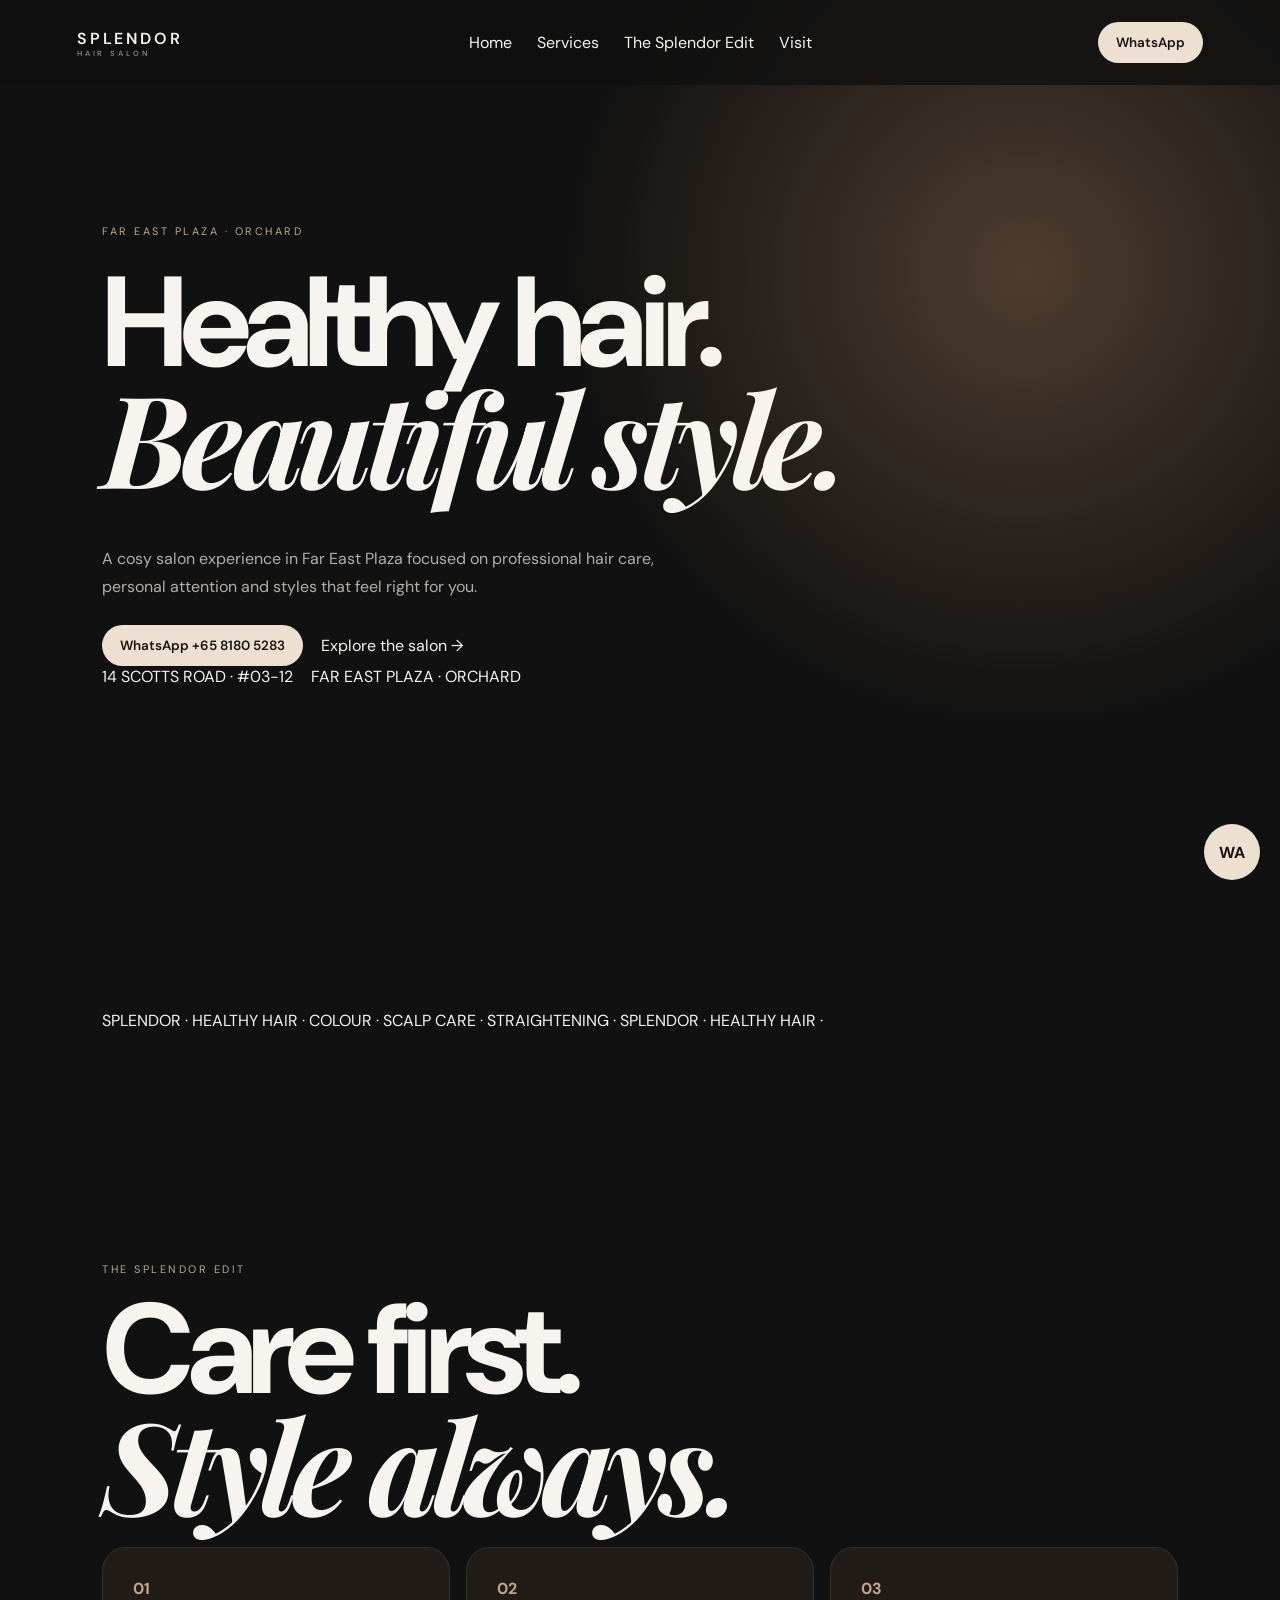
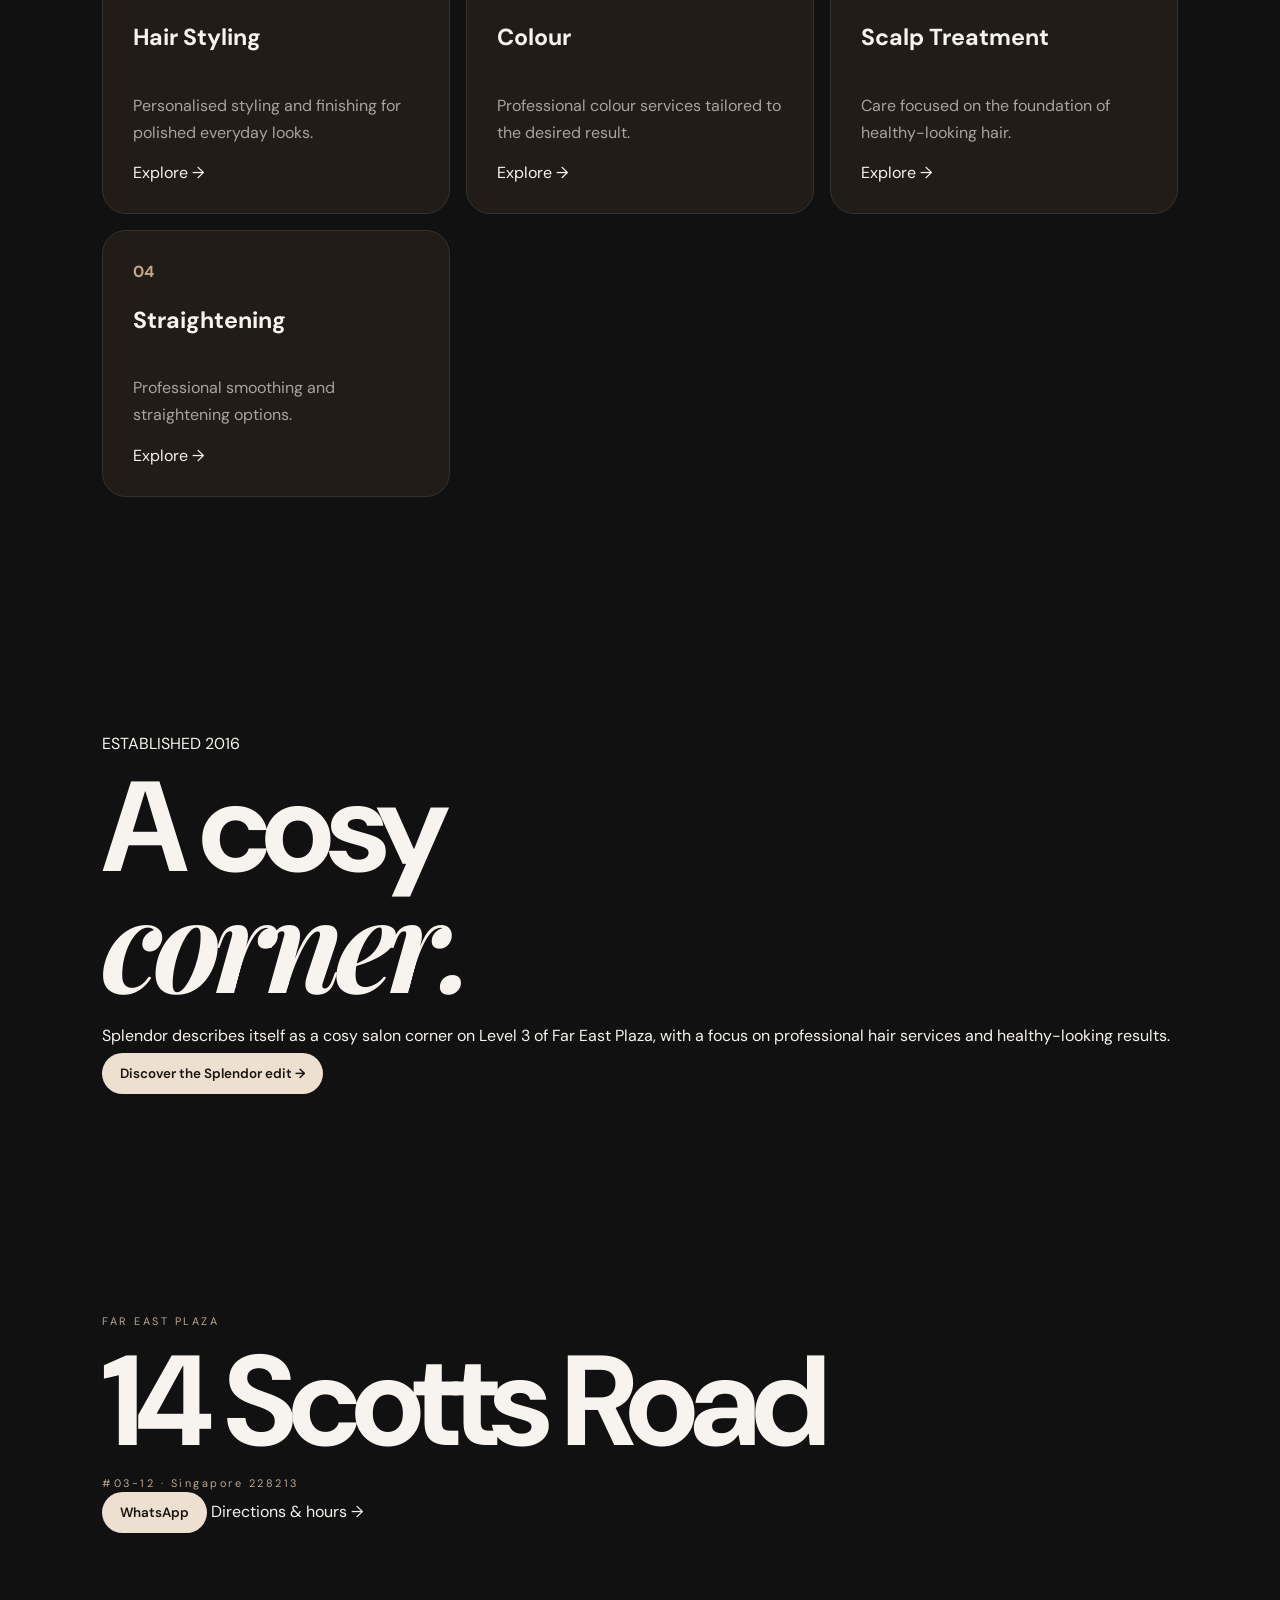
==== index.html @ b59b0efc "Upgrade Salon 8 homepage to multi-page premium experience" ====
<!doctype html><html lang="en"><head><meta charset="utf-8"><meta name="viewport" content="width=device-width,initial-scale=1"><title>Splendor Hair Salon — Singapore</title><link rel="stylesheet" href="style.css"><link rel="stylesheet" href="site.css"></head><body><div id="loader">SPLENDOR</div><header><a class="logo" href="index.html">SPLENDOR<span>HAIR SALON</span></a><nav><a href="index.html">Home</a><a href="services.html">Services</a><a href="experience.html">The Splendor Edit</a><a href="contact.html">Visit</a></nav><a class="cta" href="https://wa.me/6581805283">WhatsApp</a></header><main><section class="hero"><div class="orb"></div><p>FAR EAST PLAZA · ORCHARD</p><h1>Healthy hair.<br><i>Beautiful style.</i></h1><h4>A cosy salon experience in Far East Plaza focused on professional hair care, personal attention and styles that feel right for you.</h4><div><a class="cta magnetic" href="https://wa.me/6581805283?text=Hi%20Splendor%20Hair%20Salon%2C%20I%27d%20like%20to%20book.">WhatsApp +65 8180 5283</a> <a href="services.html">Explore the salon →</a></div><div class="hero-meta"><span>14 SCOTTS ROAD · #03-12</span><span>FAR EAST PLAZA · ORCHARD</span></div></section><section class="marquee"><div>SPLENDOR · HEALTHY HAIR · COLOUR · SCALP CARE · STRAIGHTENING · SPLENDOR · HEALTHY HAIR ·</div></section><section class="section reveal"><p>THE SPLENDOR EDIT</p><h2>Care first.<br><i>Style always.</i></h2><div class="grid"><article class="tilt"><b>01</b><h3>Hair Styling</h3><p>Personalised styling and finishing for polished everyday looks.</p><a href="services.html#style">Explore →</a></article><article class="tilt"><b>02</b><h3>Colour</h3><p>Professional colour services tailored to the desired result.</p><a href="services.html#colour">Explore →</a></article><article class="tilt"><b>03</b><h3>Scalp Treatment</h3><p>Care focused on the foundation of healthy-looking hair.</p><a href="services.html#scalp">Explore →</a></article><article class="tilt"><b>04</b><h3>Straightening</h3><p>Professional smoothing and straightening options.</p><a href="services.html#straightening">Explore →</a></article></div></section><section class="feature reveal"><div><p>ESTABLISHED 2016</p><h2>A cosy<br><i>corner.</i></h2></div><div><p>Splendor describes itself as a cosy salon corner on Level 3 of Far East Plaza, with a focus on professional hair services and healthy-looking results.</p><a class="cta" href="experience.html">Discover the Splendor edit →</a></div></section><section class="visit reveal"><p>FAR EAST PLAZA</p><h2>14 Scotts Road</h2><p>#03-12 · Singapore 228213</p><div><a class="cta" href="https://wa.me/6581805283">WhatsApp</a> <a href="contact.html">Directions & hours →</a></div></section></main><a class="float" href="https://wa.me/6581805283">WA</a><script src="script.js"></script><script src="site.js"></script></body></html>
---- style.css ----
@import url('https://fonts.googleapis.com/css2?family=DM+Sans:wght@400;600&family=Playfair+Display:ital,wght@0,500;1,500&display=swap');*{box-sizing:border-box}html{scroll-behavior:smooth}body{margin:0;background:#111;color:#f7f3ee;font-family:DM Sans,sans-serif}header{position:fixed;z-index:5;width:100%;top:0;padding:22px 6vw;display:flex;justify-content:space-between;align-items:center;background:#111c;backdrop-filter:blur(16px)}a{color:inherit;text-decoration:none}.logo{font-weight:600;letter-spacing:.18em}.logo span{display:block;font-size:.47rem;opacity:.5}nav{display:none;gap:25px}.cta{background:#eee0d0;color:#17130f;padding:12px 18px;border-radius:999px;font-weight:600;font-size:.84rem}.hero{min-height:100svh;padding:150px 8vw;display:flex;flex-direction:column;justify-content:center;background:radial-gradient(circle at 80% 30%,#4d3c2f,transparent 38%)}.hero>p,section>p{font-size:.68rem;letter-spacing:.23em;color:#bda88f}.hero h1,h2{font-size:clamp(3.3rem,11vw,8rem);line-height:.88;letter-spacing:-.06em;margin:18px 0}.hero i,h2 i{font-family:'Playfair Display',serif}.hero h4{max-width:570px;color:#b5aea7;line-height:1.7;font-weight:400;margin:25px 0}.hero div{display:flex;gap:18px;flex-wrap:wrap;align-items:center}section:not(.hero){padding:110px 8vw}#services{background:#181614}.grid{display:grid;gap:16px}.grid article{min-height:250px;padding:30px;border:1px solid #36302a;border-radius:24px;background:#211c18;display:flex;flex-direction:column;justify-content:space-between;transition:.45s}.grid article:hover{transform:translateY(-8px)}.grid b{color:#c2a68a}.grid h3{font-size:1.45rem}.grid p,#visit p{color:#aaa39c;line-height:1.7}#visit{text-align:center;background:radial-gradient(circle at 50% 0,#403025,#111 62%)}#visit h2{font-size:clamp(2.7rem,9vw,6rem)}#visit a{display:inline-block;margin:8px}.float{position:fixed;z-index:6;right:20px;bottom:20px;width:56px;height:56px;border-radius:50%;display:grid;place-items:center;background:#eee0d0;color:#17130f;font-weight:700}#loader{position:fixed;z-index:20;inset:0;display:grid;place-items:center;background:#111;letter-spacing:.35em;transition:.8s}@media(min-width:800px){nav{display:flex}.grid{grid-template-columns:repeat(3,1fr)}}
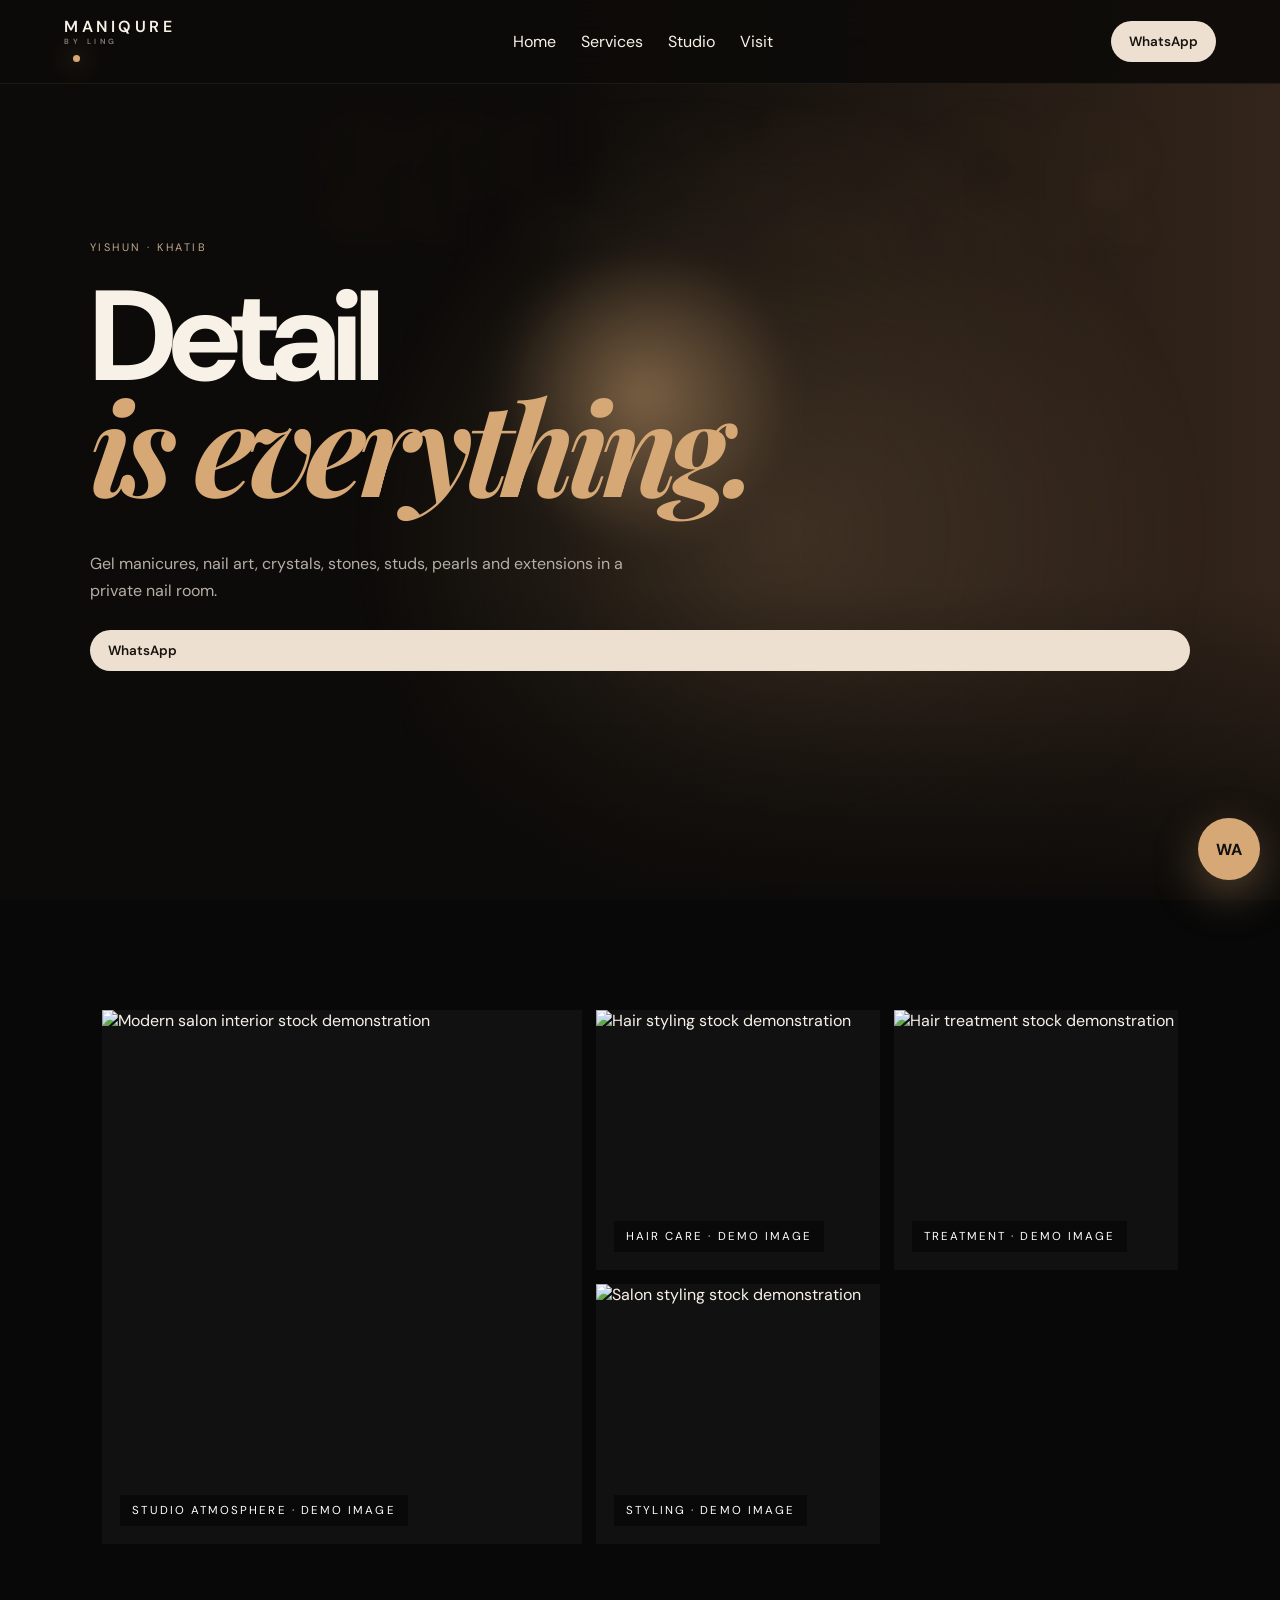
==== commit d2e74128: "Replace Salon 8 demo with Maniqure By Ling pitch build" ====
--- a/index.html
+++ b/index.html
@@ -1 +1 @@
-<!doctype html><html lang="en"><head><meta charset="utf-8"><meta name="viewport" content="width=device-width,initial-scale=1"><title>Splendor Hair Salon — Singapore</title><link rel="stylesheet" href="style.css"><link rel="stylesheet" href="site.css"></head><body><div id="loader">SPLENDOR</div><header><a class="logo" href="index.html">SPLENDOR<span>HAIR SALON</span></a><nav><a href="index.html">Home</a><a href="services.html">Services</a><a href="experience.html">The Splendor Edit</a><a href="contact.html">Visit</a></nav><a class="cta" href="https://wa.me/6581805283">WhatsApp</a></header><main><section class="hero"><div class="orb"></div><p>FAR EAST PLAZA · ORCHARD</p><h1>Healthy hair.<br><i>Beautiful style.</i></h1><h4>A cosy salon experience in Far East Plaza focused on professional hair care, personal attention and styles that feel right for you.</h4><div><a class="cta magnetic" href="https://wa.me/6581805283?text=Hi%20Splendor%20Hair%20Salon%2C%20I%27d%20like%20to%20book.">WhatsApp +65 8180 5283</a> <a href="services.html">Explore the salon →</a></div><div class="hero-meta"><span>14 SCOTTS ROAD · #03-12</span><span>FAR EAST PLAZA · ORCHARD</span></div></section><section class="marquee"><div>SPLENDOR · HEALTHY HAIR · COLOUR · SCALP CARE · STRAIGHTENING · SPLENDOR · HEALTHY HAIR ·</div></section><section class="section reveal"><p>THE SPLENDOR EDIT</p><h2>Care first.<br><i>Style always.</i></h2><div class="grid"><article class="tilt"><b>01</b><h3>Hair Styling</h3><p>Personalised styling and finishing for polished everyday looks.</p><a href="services.html#style">Explore →</a></article><article class="tilt"><b>02</b><h3>Colour</h3><p>Professional colour services tailored to the desired result.</p><a href="services.html#colour">Explore →</a></article><article class="tilt"><b>03</b><h3>Scalp Treatment</h3><p>Care focused on the foundation of healthy-looking hair.</p><a href="services.html#scalp">Explore →</a></article><article class="tilt"><b>04</b><h3>Straightening</h3><p>Professional smoothing and straightening options.</p><a href="services.html#straightening">Explore →</a></article></div></section><section class="feature reveal"><div><p>ESTABLISHED 2016</p><h2>A cosy<br><i>corner.</i></h2></div><div><p>Splendor describes itself as a cosy salon corner on Level 3 of Far East Plaza, with a focus on professional hair services and healthy-looking results.</p><a class="cta" href="experience.html">Discover the Splendor edit →</a></div></section><section class="visit reveal"><p>FAR EAST PLAZA</p><h2>14 Scotts Road</h2><p>#03-12 · Singapore 228213</p><div><a class="cta" href="https://wa.me/6581805283">WhatsApp</a> <a href="contact.html">Directions & hours →</a></div></section></main><a class="float" href="https://wa.me/6581805283">WA</a><script src="script.js"></script><script src="site.js"></script></body></html>+<!doctype html><html><head><meta charset="utf-8"><meta name="viewport" content="width=device-width,initial-scale=1"><title>Maniqure By Ling — Singapore</title><link rel="stylesheet" href="style.css"><link rel="stylesheet" href="site.css"></head><body><div id="loader">MANIQURE BY LING</div><header><a class="logo" href="index.html">MANIQURE<span>BY LING</span></a><nav><a href="index.html">Home</a><a href="services.html">Services</a><a href="experience.html">Studio</a><a href="contact.html">Visit</a></nav><a class="cta" href="https://wa.me/6597654758">WhatsApp</a></header><main><section class="hero"><p>YISHUN · KHATIB</p><h1>Detail<br><i>is everything.</i></h1><h4>Gel manicures, nail art, crystals, stones, studs, pearls and extensions in a private nail room.</h4><a class="cta" href="https://wa.me/6597654758?text=Hi%20Maniqure%20by%20Ling%2C%20I%20would%20like%20to%20enquire%20about%20an%20appointment.">WhatsApp</a></section></main><a class="float" href="https://wa.me/6597654758">WA</a><script src="script.js"></script><script src="site.js"></script><script src="pitch-v5-loader.js"></script></body></html>
--- a/site.css
+++ b/site.css
@@ -0,0 +1 @@
+:root{--a:#d6a875;--s:#f2dfc8;--bg:#0d0b09;--p:#1b1510;--ink:#f8f1e8;--line:color-mix(in srgb,var(--a) 25%,transparent)}html{scroll-behavior:smooth}body{background:radial-gradient(circle at 80% 0,color-mix(in srgb,var(--a) 20%,transparent),transparent 35%),var(--bg)!important;color:var(--ink)!important}body:before{content:"";position:fixed;inset:0;pointer-events:none;z-index:1;opacity:.06;background-image:linear-gradient(#fff2 1px,transparent 1px),linear-gradient(90deg,#fff2 1px,transparent 1px);background-size:80px 80px}header{z-index:60!important;border-bottom:1px solid #fff1;padding:16px 5vw!important;transition:.35s}header.scrolled{background:#000c!important;backdrop-filter:blur(22px);box-shadow:0 10px 40px #0006}.logo{letter-spacing:.22em}.logo:after{content:"";display:inline-block;width:7px;height:7px;margin-left:9px;border-radius:50%;background:var(--a);box-shadow:0 0 18px var(--a)}nav a{position:relative}nav a:after{content:"";position:absolute;left:0;right:0;bottom:-7px;height:1px;background:var(--a);transform:scaleX(0);transition:.3s}nav a:hover:after{transform:scaleX(1)}.navcta,.btn{background:var(--s)!important;color:#111!important;box-shadow:0 10px 35px color-mix(in srgb,var(--a) 20%,transparent)!important;transition:.3s}.navcta:hover,.btn:hover{transform:translateY(-3px);box-shadow:0 18px 55px color-mix(in srgb,var(--a) 35%,transparent)!important}.hero{min-height:100svh;padding-top:180px!important;isolation:isolate;overflow:hidden}.hero:before{content:"";position:absolute;width:72vw;height:72vw;right:-30%;top:8%;border-radius:50%;background:radial-gradient(circle at 35% 35%,color-mix(in srgb,var(--a) 48%,transparent),transparent 18%),radial-gradient(circle,color-mix(in srgb,var(--a) 20%,transparent),transparent 65%);filter:blur(12px);animation:hfloat 11s ease-in-out infinite;z-index:-1}.hero:after{content:"";position:absolute;inset:auto 0 0;height:35%;background:linear-gradient(transparent,var(--bg));z-index:-1}.hero h1{font-size:clamp(4rem,12vw,11rem)!important;max-width:1100px}.hero h1 i,.page-hero h1 i{color:var(--a)}.eyebrow{color:var(--a)!important;font-weight:700}.lead{font-size:clamp(1rem,1.5vw,1.25rem)!important;max-width:650px!important}.hero-meta{border-top:1px solid var(--line);padding-top:20px}.marquee{background:var(--p)!important;border-color:var(--line)!important}.marquee div{color:var(--a)!important;font-weight:700}.section{position:relative;background:linear-gradient(var(--bg),var(--p))!important;overflow:hidden}.section:before{content:"01";position:absolute;right:5vw;top:40px;font-size:16vw;font-weight:900;color:transparent;-webkit-text-stroke:1px color-mix(in srgb,var(--a) 18%,transparent)}.cards{grid-template-columns:repeat(3,minmax(0,1fr))!important;gap:20px!important}.cards article{position:relative;min-height:430px!important;overflow:hidden;border:1px solid var(--line)!important;border-radius:30px!important;background:var(--p)!important;box-shadow:0 20px 70px #0005;transition:.55s}.cards article:before{content:"";position:absolute;inset:0;background-size:cover;background-position:center;opacity:.32;transition:.8s}.cards article:nth-child(1):before{background-image:url('https://images.unsplash.com/photo-1522337360788-8b13dee7a37e?auto=format&fit=crop&w=1200&q=85')}.cards article:nth-child(2):before{background-image:url('https://images.unsplash.com/photo-1560066984-138dadb4c035?auto=format&fit=crop&w=1200&q=85')}.cards article:nth-child(3):before{background-image:url('https://images.unsplash.com/photo-1521590832167-7bcbfaa6381f?auto=format&fit=crop&w=1200&q=85')}.cards article:after{content:"";position:absolute;inset:0;background:linear-gradient(180deg,transparent 10%,var(--p) 78%)}.cards article>*{position:relative;z-index:2}.cards article:hover{transform:translateY(-12px);border-color:color-mix(in srgb,var(--a) 65%,transparent)!important;box-shadow:0 35px 95px #0008}.cards article:hover:before{transform:scale(1.08);opacity:.5}.cards h3{font-size:clamp(1.5rem,2vw,2rem)!important}.cards a{color:var(--a)!important;font-weight:700}.feature{position:relative;overflow:hidden;background:radial-gradient(circle at 85% 30%,color-mix(in srgb,var(--a) 25%,transparent),transparent 38%),var(--p)!important;border-block:1px solid var(--line);min-height:520px}.feature:before{content:"";position:absolute;right:-10vw;top:-15vw;width:48vw;height:48vw;border:1px solid color-mix(in srgb,var(--a) 35%,transparent);border-radius:50%;animation:spin 30s linear infinite}.visit{position:relative;overflow:hidden;background:linear-gradient(135deg,var(--p),var(--bg))!important;border-top:1px solid var(--line)}.visit:before{content:"";position:absolute;width:320px;height:320px;right:-100px;bottom:-120px;border-radius:50%;background:var(--a);filter:blur(120px);opacity:.16}.page{padding-top:170px!important}.page-hero{position:relative;max-width:1050px}.page-hero:after{content:"";position:absolute;right:-5vw;top:0;width:180px;height:180px;border:1px solid var(--line);border-radius:50%}.page-hero h1{font-size:clamp(4rem,12vw,10rem)!important}.service-list{max-width:1200px!important}.service-row{position:relative;padding:42px 0!important;border-color:var(--line)!important;transition:.4s}.service-row:before{content:"";position:absolute;inset:0 -5vw;background:linear-gradient(90deg,color-mix(in srgb,var(--a) 9%,transparent),transparent 65%);opacity:0;transition:.35s;pointer-events:none}.service-row:hover{padding-left:20px!important}.service-row:hover:before{opacity:1}.service-row h2{font-size:clamp(2rem,4vw,4rem)!important}.service-row strong{color:var(--a);font-size:.7rem;letter-spacing:.16em;text-transform:uppercase}.contact-grid{gap:18px!important}.contact-card{position:relative;min-height:240px;padding:34px!important;border-color:var(--line)!important;background:linear-gradient(145deg,var(--p),#0006)!important;border-radius:28px!important;overflow:hidden;transition:.4s}.contact-card:hover{transform:translateY(-7px);border-color:color-mix(in srgb,var(--a) 60%,transparent)!important}.big-link{color:var(--ink);text-decoration:none}.big-link:hover{color:var(--a)}.page-nav a{border-color:var(--line)!important;transition:.3s}.page-nav a:hover{background:var(--s)!important;color:#111!important;transform:translateY(-3px)}.map-block iframe{filter:saturate(.75) contrast(1.05);border-color:var(--line)!important;box-shadow:0 25px 80px #0006}.float{width:62px!important;height:62px!important;background:var(--a)!important;color:#111!important;box-shadow:0 15px 45px color-mix(in srgb,var(--a) 35%,transparent)!important}.float:hover{transform:scale(1.08)}#loader{background:var(--bg)!important;z-index:200!important}#loader:before{content:"";position:absolute;width:45vw;height:45vw;border:1px solid color-mix(in srgb,var(--a) 45%,transparent);border-radius:50%;animation:pulse 2.2s ease-in-out infinite}#loader .loader-mark{position:relative;display:grid;place-items:center;text-align:center;gap:12px}#loader strong{font-size:clamp(2.4rem,8vw,7rem)!important;color:var(--ink)}#loader span{color:var(--a)!important}#loader.is-hidden{opacity:0;pointer-events:none}body.is-loading{overflow:hidden!important}.reveal{opacity:0;transform:translateY(50px) scale(.98)!important;transition:.9s cubic-bezier(.2,.75,.2,1)!important}.reveal.visible{opacity:1;transform:none!important}#scroll-progress{position:fixed;z-index:150;top:0;left:0;height:2px;width:0;background:var(--a);box-shadow:0 0 16px var(--a)}@keyframes hfloat{50%{transform:translate3d(-30px,25px,0) scale(1.08)}}@keyframes spin{to{transform:rotate(360deg)}}@keyframes pulse{50%{transform:scale(1.08);opacity:.35}}@media(min-width:800px){.hero{padding-left:10vw!important;padding-right:8vw!important}.section,.feature,.visit{padding-left:10vw!important;padding-right:10vw!important}.service-row{grid-template-columns:70px 1fr 150px!important}.contact-grid{grid-template-columns:repeat(2,minmax(0,1fr))!important}}@media(max-width:799px){header{padding-left:18px!important;padding-right:18px!important}header nav{display:flex!important;position:fixed;left:10px;right:10px;bottom:10px;z-index:90;padding:9px 8px;background:#080808e8;backdrop-filter:blur(22px);border:1px solid var(--line);border-radius:18px;justify-content:space-around;gap:4px;box-shadow:0 15px 50px #0008}header nav a{font-size:.65rem;padding:8px 7px}header .navcta,header .cta{padding:10px 12px;font-size:.7rem}.hero{padding-left:6vw!important;padding-right:6vw!important}.hero h1{font-size:clamp(3.3rem,17vw,6rem)!important}.cards{grid-template-columns:1fr!important}.cards article{min-height:390px!important}.section,.feature,.visit{padding:90px 6vw!important}.page{padding:130px 6vw 110px!important}.page-hero h1{font-size:clamp(3.4rem,17vw,6.5rem)!important}.service-row{grid-template-columns:34px 1fr!important}.service-row strong{grid-column:2;margin-top:10px}.contact-grid{grid-template-columns:1fr!important}.map-block iframe{height:72vw!important;min-height:300px}.float{bottom:78px!important;right:16px!important}.hero:before{width:110vw;height:110vw;right:-50%;top:20%}}
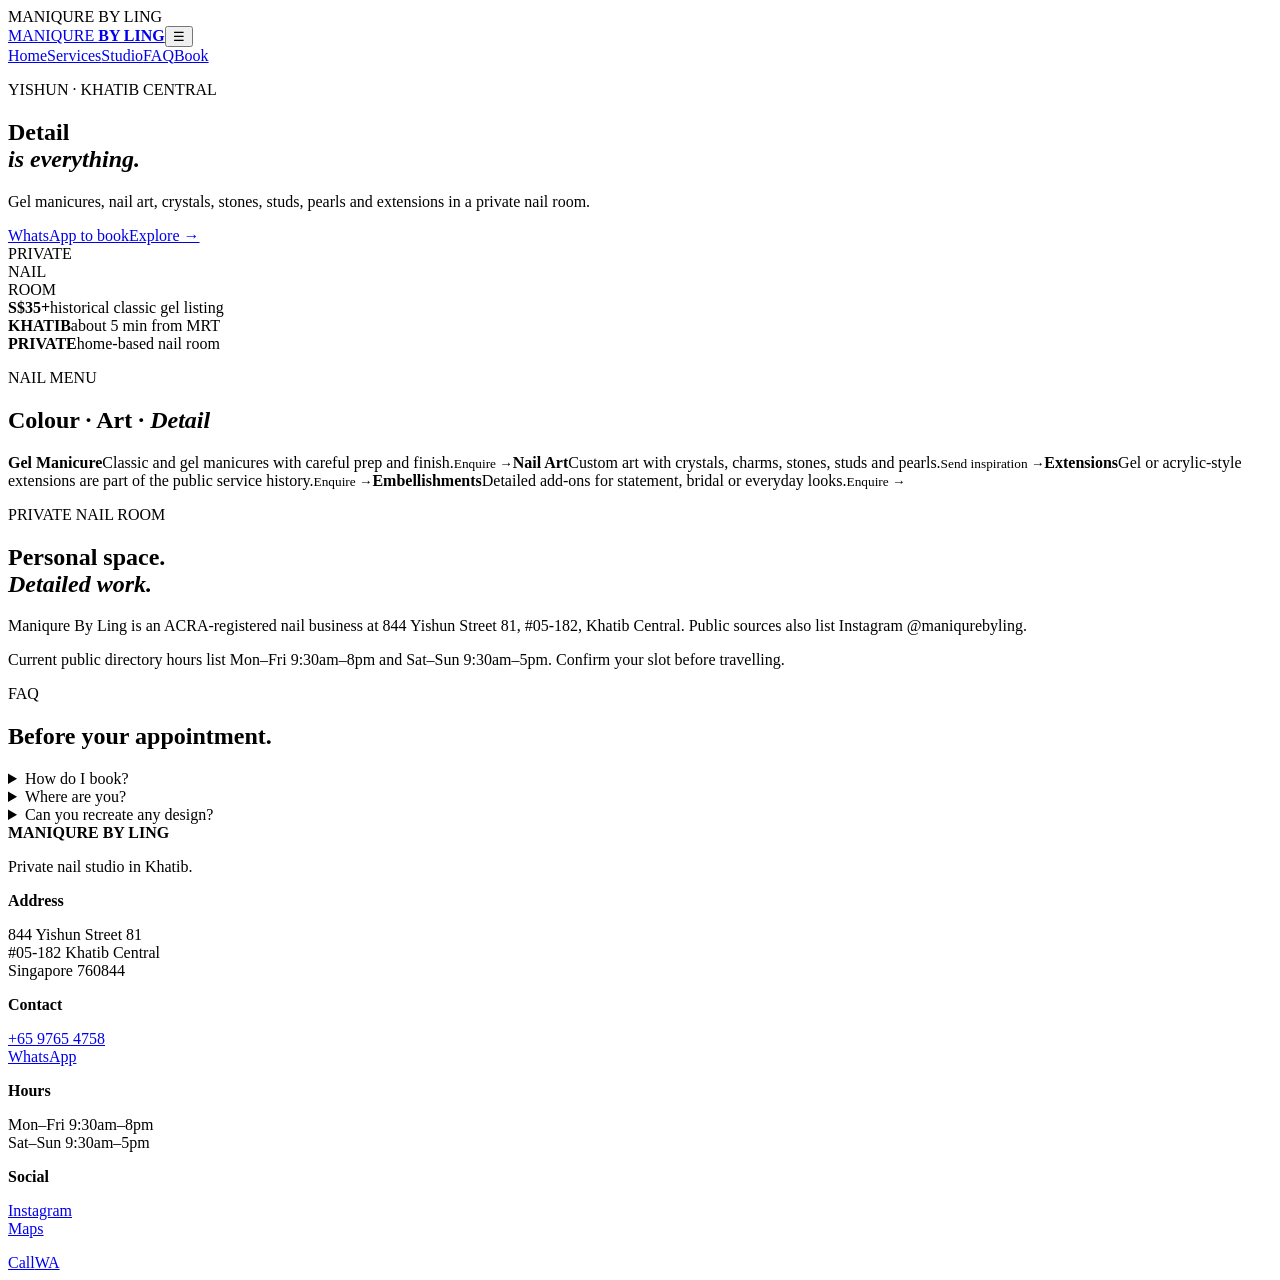
==== commit b82304d9: "Rebuild Maniqure By Ling website" ====
--- a/index.html
+++ b/index.html
@@ -1 +1 @@
-<!doctype html><html><head><meta charset="utf-8"><meta name="viewport" content="width=device-width,initial-scale=1"><title>Maniqure By Ling — Singapore</title><link rel="stylesheet" href="style.css"><link rel="stylesheet" href="site.css"></head><body><div id="loader">MANIQURE BY LING</div><header><a class="logo" href="index.html">MANIQURE<span>BY LING</span></a><nav><a href="index.html">Home</a><a href="services.html">Services</a><a href="experience.html">Studio</a><a href="contact.html">Visit</a></nav><a class="cta" href="https://wa.me/6597654758">WhatsApp</a></header><main><section class="hero"><p>YISHUN · KHATIB</p><h1>Detail<br><i>is everything.</i></h1><h4>Gel manicures, nail art, crystals, stones, studs, pearls and extensions in a private nail room.</h4><a class="cta" href="https://wa.me/6597654758?text=Hi%20Maniqure%20by%20Ling%2C%20I%20would%20like%20to%20enquire%20about%20an%20appointment.">WhatsApp</a></section></main><a class="float" href="https://wa.me/6597654758">WA</a><script src="script.js"></script><script src="site.js"></script><script src="pitch-v5-loader.js"></script></body></html>+<!doctype html><html lang="en"><head><meta charset="utf-8"><meta name="viewport" content="width=device-width,initial-scale=1"><meta name="description" content="Maniqure By Ling — private nail studio in Khatib, Yishun, Singapore."><title>Maniqure By Ling | Khatib</title><link rel="stylesheet" href="https://raw.githubusercontent.com/my-business-page/Salon-1/main/premium.css"></head><body><div class="loader"><span>MANIQURE BY LING</span></div><header class="site-header"><a class="brand" href="#home">MANIQURE <b>BY LING</b></a><button class="menu">☰</button><nav><a href="#home">Home</a><a href="#services">Services</a><a href="#studio">Studio</a><a href="#faq">FAQ</a><a class="nav-cta" href="https://wa.me/6597654758">Book</a></nav></header><main id="home"><section class="hero"><div><p class="eyebrow">YISHUN · KHATIB CENTRAL</p><h1>Detail<br><em>is everything.</em></h1><p class="lead">Gel manicures, nail art, crystals, stones, studs, pearls and extensions in a private nail room.</p><div class="actions"><a class="btn" href="https://wa.me/6597654758?text=Hi%20Maniqure%20By%20Ling%2C%20I%20would%20like%20to%20book.">WhatsApp to book</a><a class="text-link" href="#services">Explore →</a></div></div><div class="orb"><span>PRIVATE<br>NAIL<br>ROOM</span></div></section><section class="trust"><div><b>S$35+</b><span>historical classic gel listing</span></div><div><b>KHATIB</b><span>about 5 min from MRT</span></div><div><b>PRIVATE</b><span>home-based nail room</span></div></section><section class="section" id="services"><p class="eyebrow">NAIL MENU</p><h2>Colour · Art · <em>Detail</em></h2><div class="cards"><a><b>Gel Manicure</b><span>Classic and gel manicures with careful prep and finish.</span><small>Enquire →</small></a><a><b>Nail Art</b><span>Custom art with crystals, charms, stones, studs and pearls.</span><small>Send inspiration →</small></a><a><b>Extensions</b><span>Gel or acrylic-style extensions are part of the public service history.</span><small>Enquire →</small></a><a><b>Embellishments</b><span>Detailed add-ons for statement, bridal or everyday looks.</span><small>Enquire →</small></a></div></section><section class="split" id="studio"><div><p class="eyebrow">PRIVATE NAIL ROOM</p><h2>Personal space.<br><em>Detailed work.</em></h2></div><div><p>Maniqure By Ling is an ACRA-registered nail business at 844 Yishun Street 81, #05-182, Khatib Central. Public sources also list Instagram @maniqurebyling.</p><p>Current public directory hours list Mon–Fri 9:30am–8pm and Sat–Sun 9:30am–5pm. Confirm your slot before travelling.</p></div></section><section class="section faq" id="faq"><p class="eyebrow">FAQ</p><h2>Before your appointment.</h2><details><summary>How do I book?</summary><p>WhatsApp +65 9765 4758. Send your preferred date, service and design reference.</p></details><details><summary>Where are you?</summary><p>844 Yishun Street 81, #05-182, Khatib Central, Singapore 760844.</p></details><details><summary>Can you recreate any design?</summary><p>Send the reference first so the artist can confirm complexity, materials and availability.</p></details></section></main><footer><div><strong>MANIQURE BY LING</strong><p>Private nail studio in Khatib.</p></div><div><b>Address</b><p>844 Yishun Street 81<br>#05-182 Khatib Central<br>Singapore 760844</p></div><div><b>Contact</b><p><a href="tel:+6597654758">+65 9765 4758</a><br><a href="https://wa.me/6597654758">WhatsApp</a></p></div><div><b>Hours</b><p>Mon–Fri 9:30am–8pm<br>Sat–Sun 9:30am–5pm</p></div><div><b>Social</b><p><a href="https://instagram.com/maniqurebyling">Instagram</a><br><a href="https://www.google.com/maps/search/?api=1&query=844+Yishun+Street+81+Singapore+760844">Maps</a></p></div></footer><div class="float"><a href="tel:+6597654758">Call</a><a href="https://wa.me/6597654758">WA</a></div><script src="https://raw.githubusercontent.com/my-business-page/Salon-1/main/premium.js"></script></body></html>
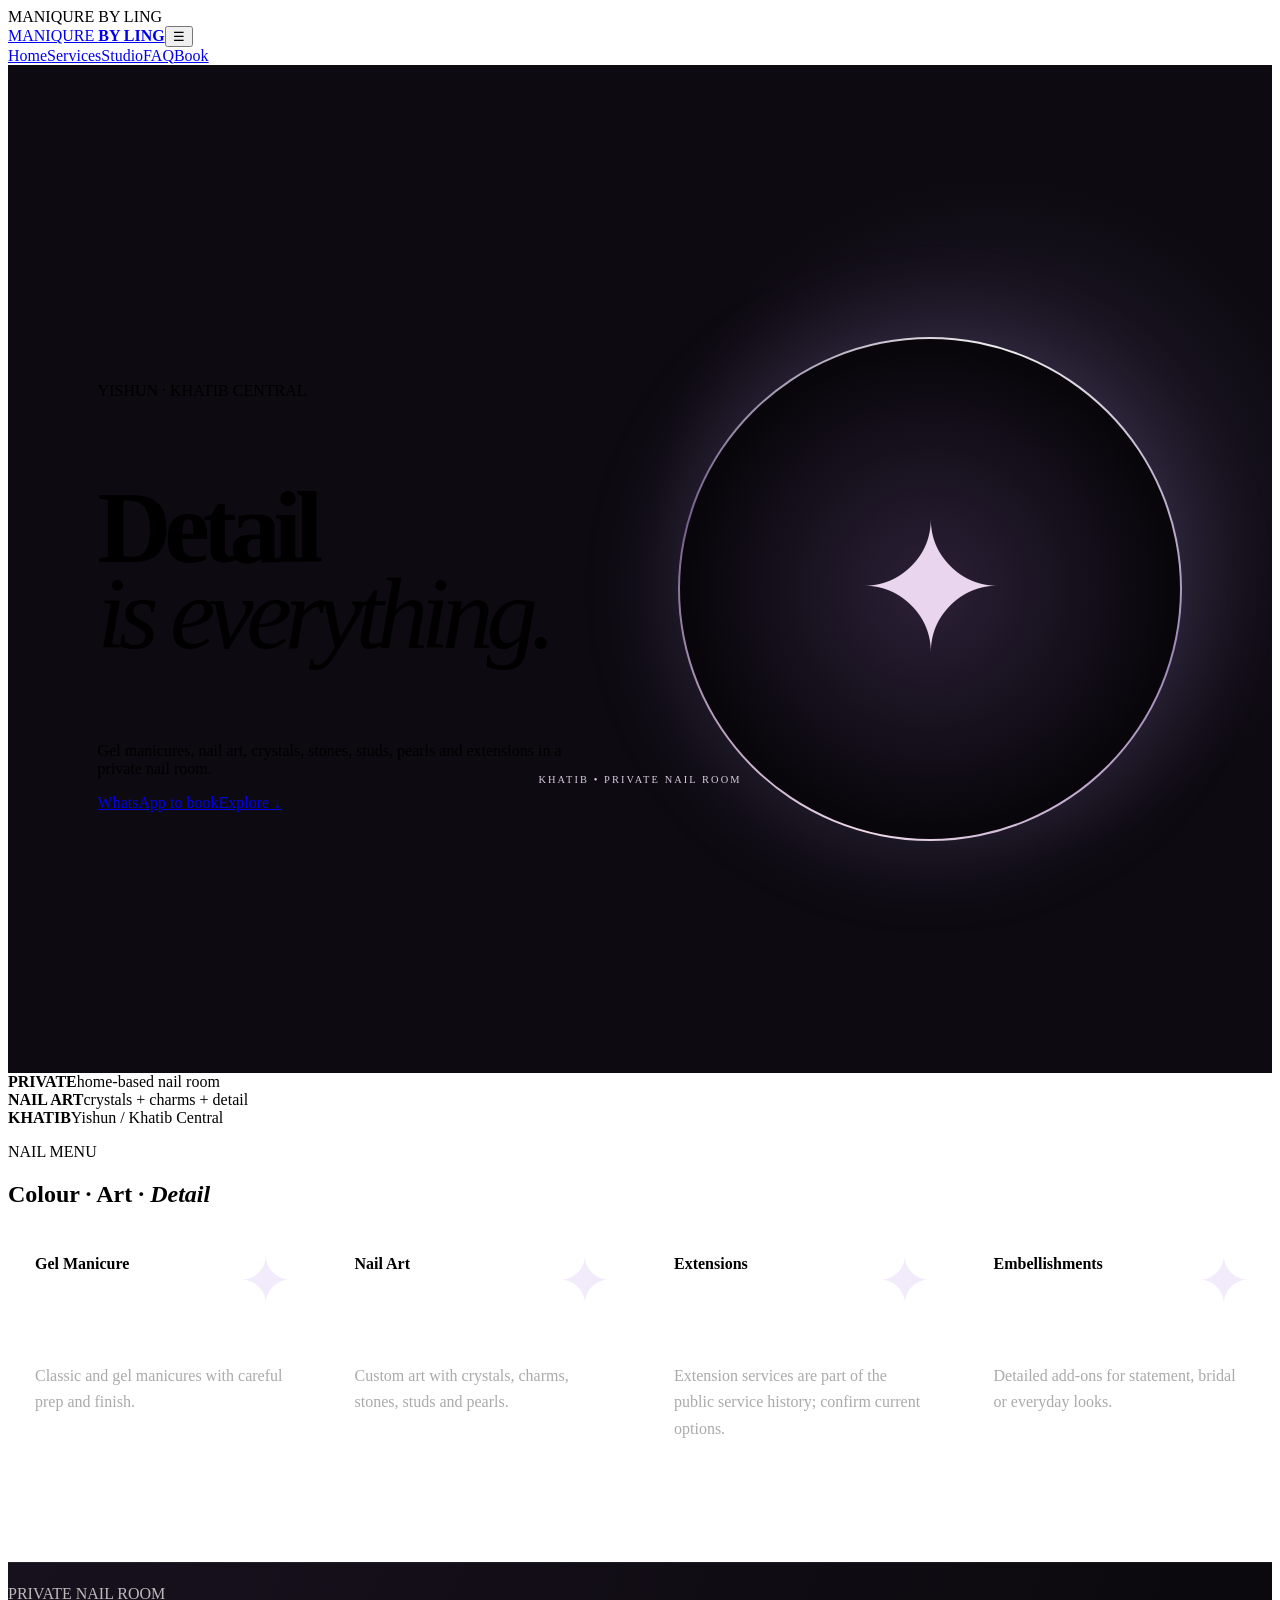
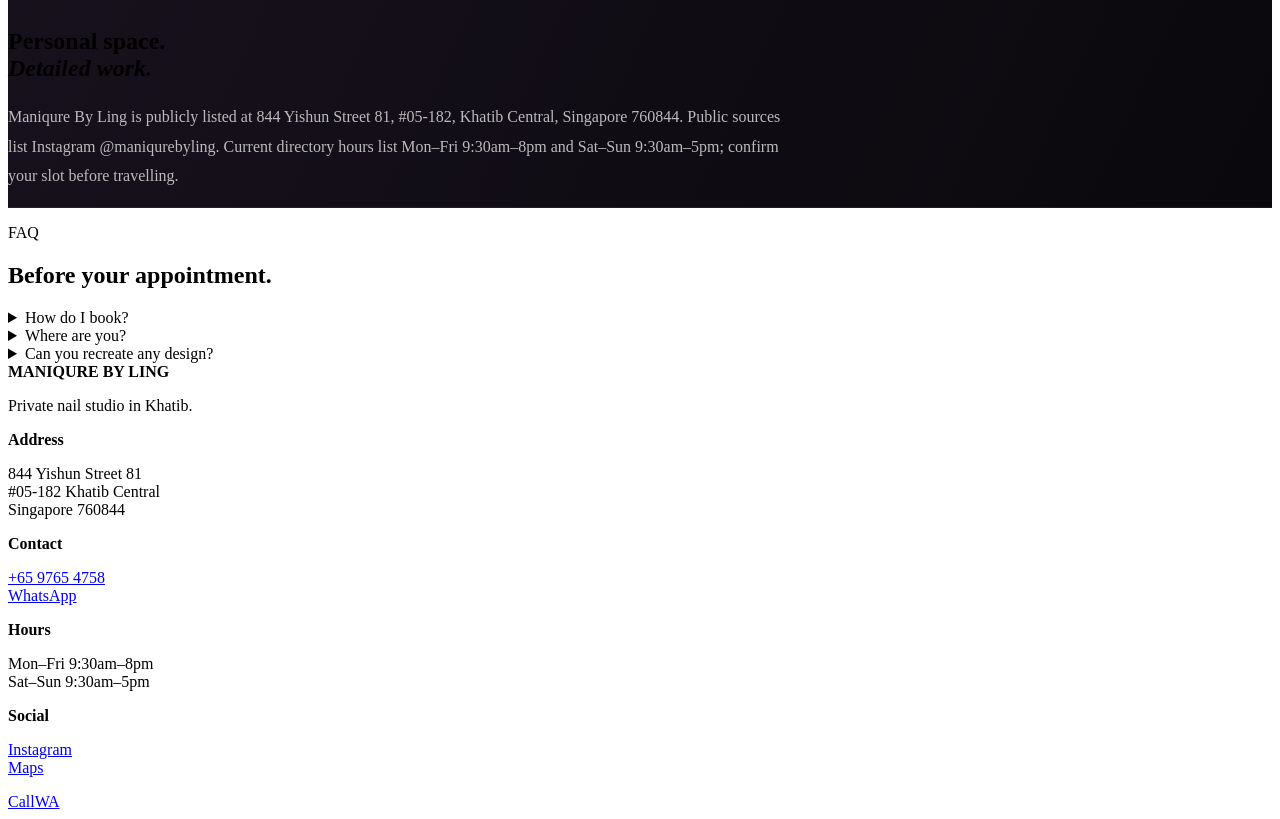
==== commit b1ccb3fc: "Rebuild Maniqure By Ling homepage with premium nail visuals and responsive effects" ====
--- a/index.html
+++ b/index.html
@@ -1 +1 @@
-<!doctype html><html lang="en"><head><meta charset="utf-8"><meta name="viewport" content="width=device-width,initial-scale=1"><meta name="description" content="Maniqure By Ling — private nail studio in Khatib, Yishun, Singapore."><title>Maniqure By Ling | Khatib</title><link rel="stylesheet" href="https://raw.githubusercontent.com/my-business-page/Salon-1/main/premium.css"></head><body><div class="loader"><span>MANIQURE BY LING</span></div><header class="site-header"><a class="brand" href="#home">MANIQURE <b>BY LING</b></a><button class="menu">☰</button><nav><a href="#home">Home</a><a href="#services">Services</a><a href="#studio">Studio</a><a href="#faq">FAQ</a><a class="nav-cta" href="https://wa.me/6597654758">Book</a></nav></header><main id="home"><section class="hero"><div><p class="eyebrow">YISHUN · KHATIB CENTRAL</p><h1>Detail<br><em>is everything.</em></h1><p class="lead">Gel manicures, nail art, crystals, stones, studs, pearls and extensions in a private nail room.</p><div class="actions"><a class="btn" href="https://wa.me/6597654758?text=Hi%20Maniqure%20By%20Ling%2C%20I%20would%20like%20to%20book.">WhatsApp to book</a><a class="text-link" href="#services">Explore →</a></div></div><div class="orb"><span>PRIVATE<br>NAIL<br>ROOM</span></div></section><section class="trust"><div><b>S$35+</b><span>historical classic gel listing</span></div><div><b>KHATIB</b><span>about 5 min from MRT</span></div><div><b>PRIVATE</b><span>home-based nail room</span></div></section><section class="section" id="services"><p class="eyebrow">NAIL MENU</p><h2>Colour · Art · <em>Detail</em></h2><div class="cards"><a><b>Gel Manicure</b><span>Classic and gel manicures with careful prep and finish.</span><small>Enquire →</small></a><a><b>Nail Art</b><span>Custom art with crystals, charms, stones, studs and pearls.</span><small>Send inspiration →</small></a><a><b>Extensions</b><span>Gel or acrylic-style extensions are part of the public service history.</span><small>Enquire →</small></a><a><b>Embellishments</b><span>Detailed add-ons for statement, bridal or everyday looks.</span><small>Enquire →</small></a></div></section><section class="split" id="studio"><div><p class="eyebrow">PRIVATE NAIL ROOM</p><h2>Personal space.<br><em>Detailed work.</em></h2></div><div><p>Maniqure By Ling is an ACRA-registered nail business at 844 Yishun Street 81, #05-182, Khatib Central. Public sources also list Instagram @maniqurebyling.</p><p>Current public directory hours list Mon–Fri 9:30am–8pm and Sat–Sun 9:30am–5pm. Confirm your slot before travelling.</p></div></section><section class="section faq" id="faq"><p class="eyebrow">FAQ</p><h2>Before your appointment.</h2><details><summary>How do I book?</summary><p>WhatsApp +65 9765 4758. Send your preferred date, service and design reference.</p></details><details><summary>Where are you?</summary><p>844 Yishun Street 81, #05-182, Khatib Central, Singapore 760844.</p></details><details><summary>Can you recreate any design?</summary><p>Send the reference first so the artist can confirm complexity, materials and availability.</p></details></section></main><footer><div><strong>MANIQURE BY LING</strong><p>Private nail studio in Khatib.</p></div><div><b>Address</b><p>844 Yishun Street 81<br>#05-182 Khatib Central<br>Singapore 760844</p></div><div><b>Contact</b><p><a href="tel:+6597654758">+65 9765 4758</a><br><a href="https://wa.me/6597654758">WhatsApp</a></p></div><div><b>Hours</b><p>Mon–Fri 9:30am–8pm<br>Sat–Sun 9:30am–5pm</p></div><div><b>Social</b><p><a href="https://instagram.com/maniqurebyling">Instagram</a><br><a href="https://www.google.com/maps/search/?api=1&query=844+Yishun+Street+81+Singapore+760844">Maps</a></p></div></footer><div class="float"><a href="tel:+6597654758">Call</a><a href="https://wa.me/6597654758">WA</a></div><script src="https://raw.githubusercontent.com/my-business-page/Salon-1/main/premium.js"></script></body></html>+<!doctype html><html lang="en"><head><meta charset="utf-8"><meta name="viewport" content="width=device-width,initial-scale=1"><meta name="description" content="Maniqure By Ling — private nail studio in Khatib, Yishun, Singapore."><title>Maniqure By Ling | Khatib</title><link rel="stylesheet" href="https://raw.githubusercontent.com/my-business-page/Salon-1/main/premium.css"><style>.hero{min-height:92vh;display:grid;grid-template-columns:1fr 1fr;align-items:center;gap:7vw;padding:110px 7vw 70px;background:radial-gradient(circle at 78% 45%,#b99cf030,transparent 30%),#0d0a11;overflow:hidden}.hero h1{font-size:clamp(3.5rem,8vw,8rem);line-height:.84;letter-spacing:-.07em}.hero h1 em{font-family:Georgia,serif;font-weight:400}.gem{width:min(42vw,500px);aspect-ratio:1;margin:auto;border-radius:50%;background:conic-gradient(from 15deg,#eee,#9e88b9,#f0d9eb,#76618c,#eee);padding:2px;animation:spin 12s linear infinite;box-shadow:0 0 100px #b99cf033}.gem:before{content:"✦";display:grid;place-items:center;width:100%;height:100%;border-radius:50%;background:radial-gradient(circle,#2c2037,#08060b 68%);font-size:clamp(5rem,14vw,11rem);color:#e9d6ee;animation:counter 12s linear infinite}.gem:after{content:"KHATIB • PRIVATE NAIL ROOM";position:absolute;transform:translateY(-65px);left:0;right:0;text-align:center;font-size:.65rem;letter-spacing:.2em;color:#d9cbe0}.nails{display:grid;grid-template-columns:repeat(4,1fr);gap:14px}.nails article{min-height:280px;padding:26px;border:1px solid #fff2;background:linear-gradient(145deg,#fff1,#fff0);position:relative;overflow:hidden;transition:.5s}.nails article:before{content:"✦";position:absolute;right:20px;top:15px;font-size:4rem;color:#b99cf033}.nails article:hover{transform:translateY(-9px) rotate(-1deg);border-color:#b99cf066}.nails p{color:#aaa;line-height:1.65;margin-top:90px}.feature{background:linear-gradient(115deg,#17111d,#0a080c);border-block:1px solid #fff1}.feature p{max-width:780px;color:#bbb;line-height:1.85}.reveal{opacity:0;transform:translateY(44px);transition:opacity .8s,transform .8s}.reveal.visible{opacity:1;transform:none}.reveal.exit{opacity:0;transform:translateY(-35px)}@keyframes spin{to{transform:rotate(360deg)}}@keyframes counter{to{transform:rotate(-360deg)}}@media(max-width:800px){.hero{grid-template-columns:1fr;padding:100px 22px 60px}.gem{width:78vw}.nails{grid-template-columns:1fr 1fr}}@media(max-width:520px){.nails{grid-template-columns:1fr}.nails article{min-height:210px}}</style></head><body><div class="loader"><span>MANIQURE BY LING</span></div><header class="site-header"><a class="brand" href="#home">MANIQURE <b>BY LING</b></a><button class="menu">☰</button><nav><a href="#home">Home</a><a href="#services">Services</a><a href="#studio">Studio</a><a href="#faq">FAQ</a><a class="nav-cta" href="https://wa.me/6597654758">Book</a></nav></header><main id="home"><section class="hero"><div><p class="eyebrow">YISHUN · KHATIB CENTRAL</p><h1>Detail<br><em>is everything.</em></h1><p class="lead">Gel manicures, nail art, crystals, stones, studs, pearls and extensions in a private nail room.</p><div class="actions"><a class="btn" href="https://wa.me/6597654758?text=Hi%20Maniqure%20By%20Ling%2C%20I%20would%20like%20to%20book.">WhatsApp to book</a><a class="text-link" href="#services">Explore ↓</a></div></div><div class="gem"></div></section><section class="trust"><div><b>PRIVATE</b><span>home-based nail room</span></div><div><b>NAIL ART</b><span>crystals + charms + detail</span></div><div><b>KHATIB</b><span>Yishun / Khatib Central</span></div></section><section class="section" id="services"><p class="eyebrow">NAIL MENU</p><h2>Colour · Art · <em>Detail</em></h2><div class="nails"><article><b>Gel Manicure</b><p>Classic and gel manicures with careful prep and finish.</p></article><article><b>Nail Art</b><p>Custom art with crystals, charms, stones, studs and pearls.</p></article><article><b>Extensions</b><p>Extension services are part of the public service history; confirm current options.</p></article><article><b>Embellishments</b><p>Detailed add-ons for statement, bridal or everyday looks.</p></article></div></section><section class="section feature" id="studio"><p class="eyebrow">PRIVATE NAIL ROOM</p><h2>Personal space.<br><em>Detailed work.</em></h2><p>Maniqure By Ling is publicly listed at 844 Yishun Street 81, #05-182, Khatib Central, Singapore 760844. Public sources list Instagram @maniqurebyling. Current directory hours list Mon–Fri 9:30am–8pm and Sat–Sun 9:30am–5pm; confirm your slot before travelling.</p></section><section class="section faq" id="faq"><p class="eyebrow">FAQ</p><h2>Before your appointment.</h2><details><summary>How do I book?</summary><p>WhatsApp +65 9765 4758 with your preferred date, service and design reference.</p></details><details><summary>Where are you?</summary><p>844 Yishun Street 81, #05-182, Khatib Central, Singapore 760844.</p></details><details><summary>Can you recreate any design?</summary><p>Send the reference first so the artist can confirm complexity, materials and availability.</p></details></section></main><footer><div><strong>MANIQURE BY LING</strong><p>Private nail studio in Khatib.</p></div><div><b>Address</b><p>844 Yishun Street 81<br>#05-182 Khatib Central<br>Singapore 760844</p></div><div><b>Contact</b><p><a href="tel:+6597654758">+65 9765 4758</a><br><a href="https://wa.me/6597654758">WhatsApp</a></p></div><div><b>Hours</b><p>Mon–Fri 9:30am–8pm<br>Sat–Sun 9:30am–5pm</p></div><div><b>Social</b><p><a href="https://instagram.com/maniqurebyling">Instagram</a><br><a href="https://www.google.com/maps/search/?api=1&query=844+Yishun+Street+81+Singapore+760844">Maps</a></p></div></footer><div class="float"><a href="tel:+6597654758">Call</a><a href="https://wa.me/6597654758">WA</a></div><script src="https://raw.githubusercontent.com/my-business-page/Salon-1/main/premium.js"></script><script>document.querySelectorAll('main section,footer,.nails article,.trust').forEach((e,i)=>{e.classList.add('reveal');e.style.transitionDelay=Math.min(i*35,260)+'ms'});const io=new IntersectionObserver(es=>es.forEach(e=>{e.target.classList.toggle('visible',e.isIntersecting);e.target.classList.toggle('exit',!e.isIntersecting&&e.boundingClientRect.top<innerHeight/2)}),{threshold:.12});document.querySelectorAll('.reveal').forEach(e=>io.observe(e));</script></body></html>
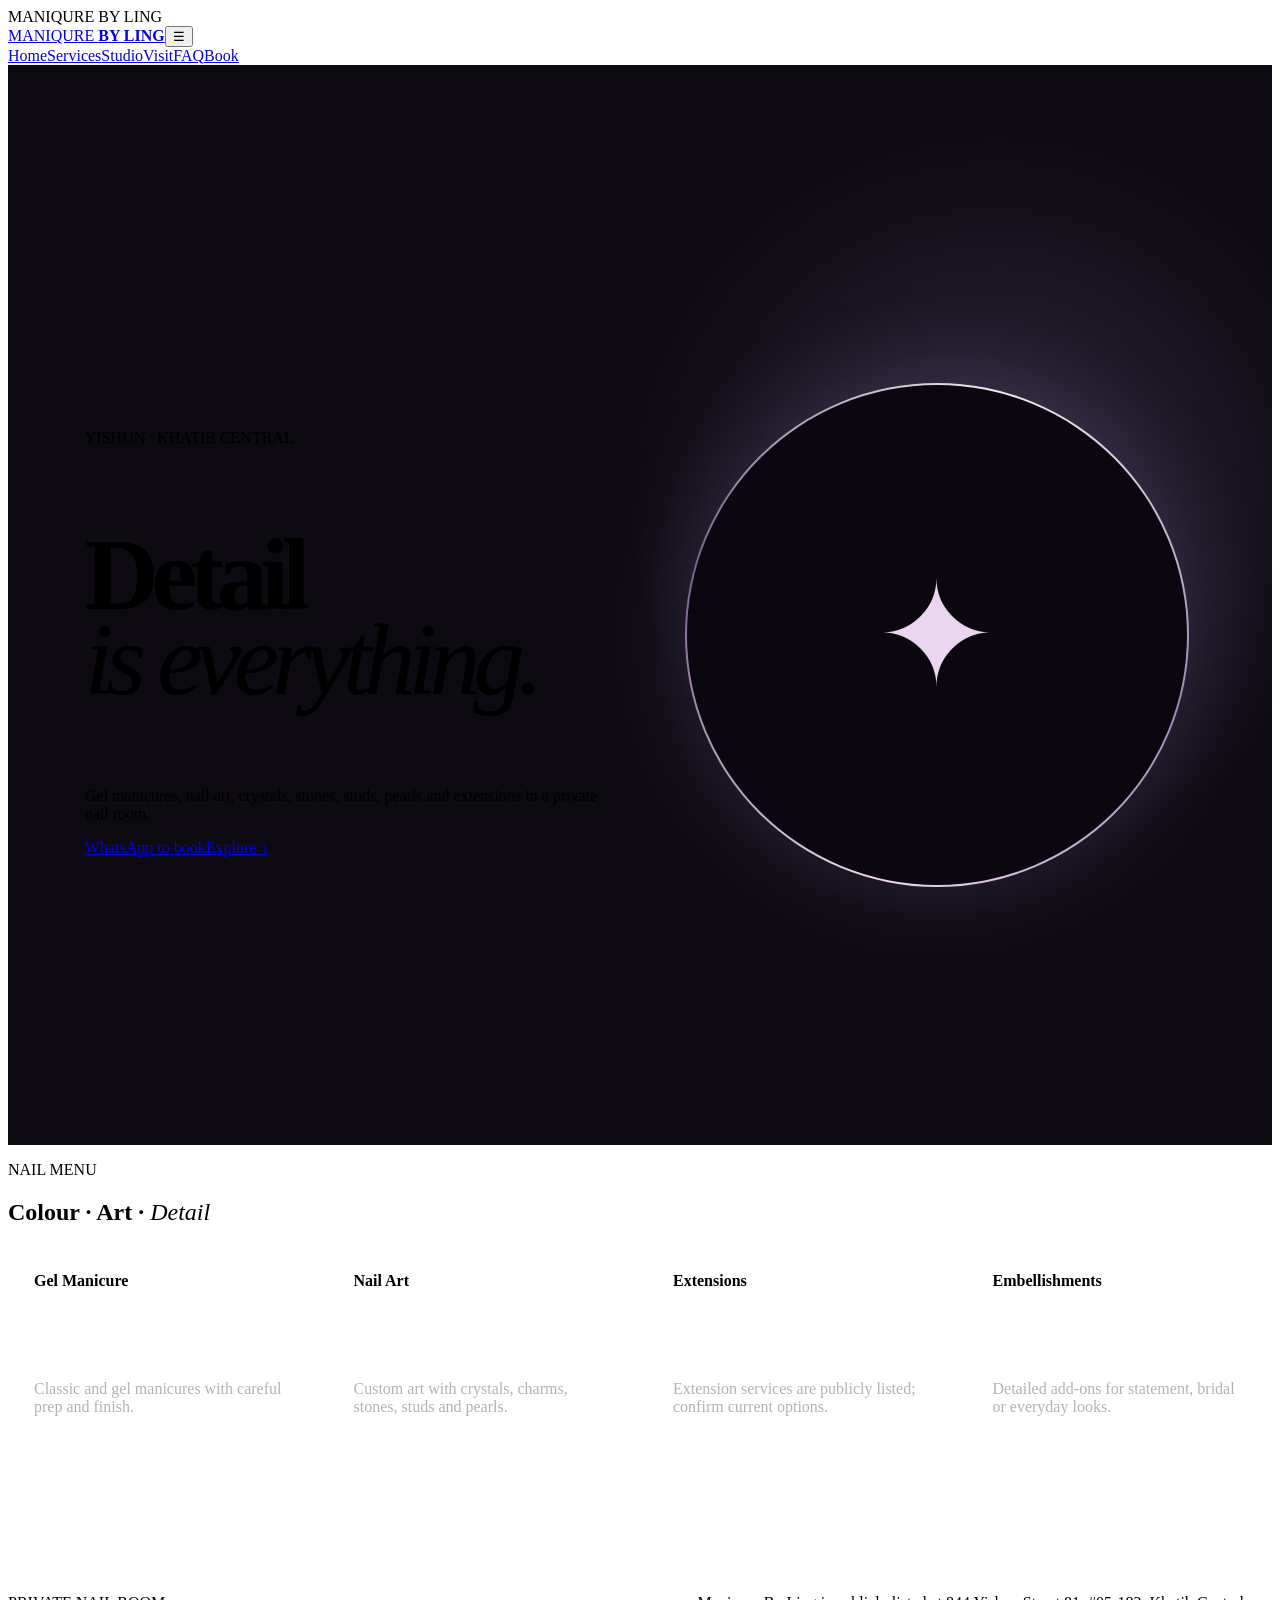
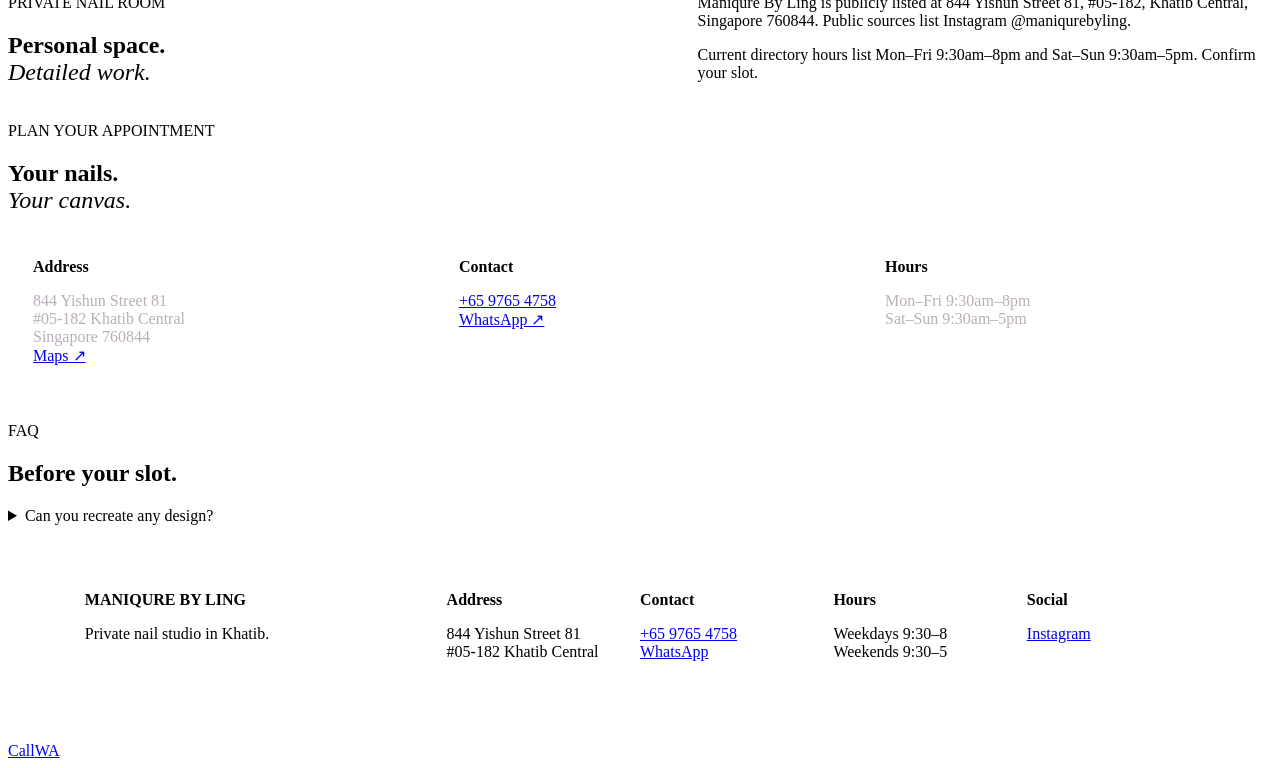
==== commit 5e1c8015: "Standalone from-scratch rebuild for Maniqure By Ling" ====
--- a/index.html
+++ b/index.html
@@ -1 +1 @@
-<!doctype html><html lang="en"><head><meta charset="utf-8"><meta name="viewport" content="width=device-width,initial-scale=1"><meta name="description" content="Maniqure By Ling — private nail studio in Khatib, Yishun, Singapore."><title>Maniqure By Ling | Khatib</title><link rel="stylesheet" href="https://raw.githubusercontent.com/my-business-page/Salon-1/main/premium.css"><style>.hero{min-height:92vh;display:grid;grid-template-columns:1fr 1fr;align-items:center;gap:7vw;padding:110px 7vw 70px;background:radial-gradient(circle at 78% 45%,#b99cf030,transparent 30%),#0d0a11;overflow:hidden}.hero h1{font-size:clamp(3.5rem,8vw,8rem);line-height:.84;letter-spacing:-.07em}.hero h1 em{font-family:Georgia,serif;font-weight:400}.gem{width:min(42vw,500px);aspect-ratio:1;margin:auto;border-radius:50%;background:conic-gradient(from 15deg,#eee,#9e88b9,#f0d9eb,#76618c,#eee);padding:2px;animation:spin 12s linear infinite;box-shadow:0 0 100px #b99cf033}.gem:before{content:"✦";display:grid;place-items:center;width:100%;height:100%;border-radius:50%;background:radial-gradient(circle,#2c2037,#08060b 68%);font-size:clamp(5rem,14vw,11rem);color:#e9d6ee;animation:counter 12s linear infinite}.gem:after{content:"KHATIB • PRIVATE NAIL ROOM";position:absolute;transform:translateY(-65px);left:0;right:0;text-align:center;font-size:.65rem;letter-spacing:.2em;color:#d9cbe0}.nails{display:grid;grid-template-columns:repeat(4,1fr);gap:14px}.nails article{min-height:280px;padding:26px;border:1px solid #fff2;background:linear-gradient(145deg,#fff1,#fff0);position:relative;overflow:hidden;transition:.5s}.nails article:before{content:"✦";position:absolute;right:20px;top:15px;font-size:4rem;color:#b99cf033}.nails article:hover{transform:translateY(-9px) rotate(-1deg);border-color:#b99cf066}.nails p{color:#aaa;line-height:1.65;margin-top:90px}.feature{background:linear-gradient(115deg,#17111d,#0a080c);border-block:1px solid #fff1}.feature p{max-width:780px;color:#bbb;line-height:1.85}.reveal{opacity:0;transform:translateY(44px);transition:opacity .8s,transform .8s}.reveal.visible{opacity:1;transform:none}.reveal.exit{opacity:0;transform:translateY(-35px)}@keyframes spin{to{transform:rotate(360deg)}}@keyframes counter{to{transform:rotate(-360deg)}}@media(max-width:800px){.hero{grid-template-columns:1fr;padding:100px 22px 60px}.gem{width:78vw}.nails{grid-template-columns:1fr 1fr}}@media(max-width:520px){.nails{grid-template-columns:1fr}.nails article{min-height:210px}}</style></head><body><div class="loader"><span>MANIQURE BY LING</span></div><header class="site-header"><a class="brand" href="#home">MANIQURE <b>BY LING</b></a><button class="menu">☰</button><nav><a href="#home">Home</a><a href="#services">Services</a><a href="#studio">Studio</a><a href="#faq">FAQ</a><a class="nav-cta" href="https://wa.me/6597654758">Book</a></nav></header><main id="home"><section class="hero"><div><p class="eyebrow">YISHUN · KHATIB CENTRAL</p><h1>Detail<br><em>is everything.</em></h1><p class="lead">Gel manicures, nail art, crystals, stones, studs, pearls and extensions in a private nail room.</p><div class="actions"><a class="btn" href="https://wa.me/6597654758?text=Hi%20Maniqure%20By%20Ling%2C%20I%20would%20like%20to%20book.">WhatsApp to book</a><a class="text-link" href="#services">Explore ↓</a></div></div><div class="gem"></div></section><section class="trust"><div><b>PRIVATE</b><span>home-based nail room</span></div><div><b>NAIL ART</b><span>crystals + charms + detail</span></div><div><b>KHATIB</b><span>Yishun / Khatib Central</span></div></section><section class="section" id="services"><p class="eyebrow">NAIL MENU</p><h2>Colour · Art · <em>Detail</em></h2><div class="nails"><article><b>Gel Manicure</b><p>Classic and gel manicures with careful prep and finish.</p></article><article><b>Nail Art</b><p>Custom art with crystals, charms, stones, studs and pearls.</p></article><article><b>Extensions</b><p>Extension services are part of the public service history; confirm current options.</p></article><article><b>Embellishments</b><p>Detailed add-ons for statement, bridal or everyday looks.</p></article></div></section><section class="section feature" id="studio"><p class="eyebrow">PRIVATE NAIL ROOM</p><h2>Personal space.<br><em>Detailed work.</em></h2><p>Maniqure By Ling is publicly listed at 844 Yishun Street 81, #05-182, Khatib Central, Singapore 760844. Public sources list Instagram @maniqurebyling. Current directory hours list Mon–Fri 9:30am–8pm and Sat–Sun 9:30am–5pm; confirm your slot before travelling.</p></section><section class="section faq" id="faq"><p class="eyebrow">FAQ</p><h2>Before your appointment.</h2><details><summary>How do I book?</summary><p>WhatsApp +65 9765 4758 with your preferred date, service and design reference.</p></details><details><summary>Where are you?</summary><p>844 Yishun Street 81, #05-182, Khatib Central, Singapore 760844.</p></details><details><summary>Can you recreate any design?</summary><p>Send the reference first so the artist can confirm complexity, materials and availability.</p></details></section></main><footer><div><strong>MANIQURE BY LING</strong><p>Private nail studio in Khatib.</p></div><div><b>Address</b><p>844 Yishun Street 81<br>#05-182 Khatib Central<br>Singapore 760844</p></div><div><b>Contact</b><p><a href="tel:+6597654758">+65 9765 4758</a><br><a href="https://wa.me/6597654758">WhatsApp</a></p></div><div><b>Hours</b><p>Mon–Fri 9:30am–8pm<br>Sat–Sun 9:30am–5pm</p></div><div><b>Social</b><p><a href="https://instagram.com/maniqurebyling">Instagram</a><br><a href="https://www.google.com/maps/search/?api=1&query=844+Yishun+Street+81+Singapore+760844">Maps</a></p></div></footer><div class="float"><a href="tel:+6597654758">Call</a><a href="https://wa.me/6597654758">WA</a></div><script src="https://raw.githubusercontent.com/my-business-page/Salon-1/main/premium.js"></script><script>document.querySelectorAll('main section,footer,.nails article,.trust').forEach((e,i)=>{e.classList.add('reveal');e.style.transitionDelay=Math.min(i*35,260)+'ms'});const io=new IntersectionObserver(es=>es.forEach(e=>{e.target.classList.toggle('visible',e.isIntersecting);e.target.classList.toggle('exit',!e.isIntersecting&&e.boundingClientRect.top<innerHeight/2)}),{threshold:.12});document.querySelectorAll('.reveal').forEach(e=>io.observe(e));</script></body></html>+<!doctype html><html><head><meta charset="utf-8"><meta name="viewport" content="width=device-width,initial-scale=1"><title>Maniqure By Ling | Khatib</title><link rel="stylesheet" href="https://raw.githubusercontent.com/my-business-page/Salon-1/main/premium.css"><style>:root{--a:#b99cf0}.hero{min-height:100svh;display:grid;grid-template-columns:1fr 1fr;align-items:center;gap:6vw;padding:120px 6vw 60px;background:radial-gradient(circle at 78% 40%,#b99cf033,transparent 31%),#0d0a11}.hero h1{font-size:clamp(3.3rem,8vw,8rem);line-height:.83;letter-spacing:-.07em}.hero em,h2 em{font-family:Georgia,serif;font-weight:400}.art{width:min(42vw,500px);aspect-ratio:1;margin:auto;border-radius:50%;background:conic-gradient(from 15deg,#eee,#9e88b9,#f0d9eb,#76618c,#eee);padding:2px;box-shadow:0 0 100px #b99cf033;animation:s 12s linear infinite}.art span{width:100%;height:100%;border-radius:50%;display:grid;place-items:center;background:#0b0710;font-size:clamp(4rem,12vw,9rem);color:#ead6ee}.grid{display:grid;grid-template-columns:repeat(4,1fr);gap:14px}.card{min-height:280px;padding:25px;border:1px solid #fff2;background:#fff1;transition:.5s;position:relative;overflow:hidden}.card:hover{transform:translateY(-9px) rotate(-1deg);border-color:#b99cf077}.card p{margin-top:90px;color:#b9afb9}.two{display:grid;grid-template-columns:1fr 1fr;gap:9vw}.visit{display:grid;grid-template-columns:repeat(3,1fr);gap:14px}.visit article{padding:24px;border:1px solid #fff2}.visit p{color:#b9afb9}footer{padding:65px 6vw;display:grid;grid-template-columns:2fr repeat(4,1fr);gap:25px;border-top:1px solid #fff2}.reveal{opacity:0;transform:translateY(40px);transition:.8s}.reveal.visible{opacity:1;transform:none}.reveal.exit{opacity:0;transform:translateY(-30px)}@keyframes s{to{transform:rotate(360deg)}}@media(max-width:850px){.hero{grid-template-columns:1fr;padding:105px 22px 55px}.art{width:78vw}.grid{grid-template-columns:1fr 1fr}.two,.visit{grid-template-columns:1fr}footer{grid-template-columns:1fr 1fr;padding:55px 22px}}@media(max-width:520px){.grid{grid-template-columns:1fr}.card{min-height:220px}.card p{margin-top:55px}footer{grid-template-columns:1fr}}</style></head><body><div class="loader"><span>MANIQURE BY LING</span></div><header class="site-header"><a class="brand" href="#home">MANIQURE <b>BY LING</b></a><button class="menu">☰</button><nav><a href="#home">Home</a><a href="#services">Services</a><a href="#studio">Studio</a><a href="#visit">Visit</a><a href="#faq">FAQ</a><a class="nav-cta" href="https://wa.me/6597654758">Book</a></nav></header><main id="home"><section class="hero"><div><p class="eyebrow">YISHUN · KHATIB CENTRAL</p><h1>Detail<br><em>is everything.</em></h1><p class="lead">Gel manicures, nail art, crystals, stones, studs, pearls and extensions in a private nail room.</p><div class="actions"><a class="btn" href="https://wa.me/6597654758?text=Hi%20Maniqure%20By%20Ling%2C%20I%20would%20like%20to%20book.">WhatsApp to book</a><a href="#services">Explore ↓</a></div></div><div class="art"><span>✦</span></div></section><section class="section" id="services"><p class="eyebrow">NAIL MENU</p><h2>Colour · Art · <em>Detail</em></h2><div class="grid"><article class="card"><b>Gel Manicure</b><p>Classic and gel manicures with careful prep and finish.</p></article><article class="card"><b>Nail Art</b><p>Custom art with crystals, charms, stones, studs and pearls.</p></article><article class="card"><b>Extensions</b><p>Extension services are publicly listed; confirm current options.</p></article><article class="card"><b>Embellishments</b><p>Detailed add-ons for statement, bridal or everyday looks.</p></article></div></section><section class="section two" id="studio"><div><p class="eyebrow">PRIVATE NAIL ROOM</p><h2>Personal space.<br><em>Detailed work.</em></h2></div><div><p>Maniqure By Ling is publicly listed at 844 Yishun Street 81, #05-182, Khatib Central, Singapore 760844. Public sources list Instagram @maniqurebyling.</p><p>Current directory hours list Mon–Fri 9:30am–8pm and Sat–Sun 9:30am–5pm. Confirm your slot.</p></div></section><section class="section" id="visit"><p class="eyebrow">PLAN YOUR APPOINTMENT</p><h2>Your nails.<br><em>Your canvas.</em></h2><div class="visit"><article><b>Address</b><p>844 Yishun Street 81<br>#05-182 Khatib Central<br>Singapore 760844<br><a href="https://www.google.com/maps/search/?api=1&query=844+Yishun+Street+81+Singapore+760844">Maps ↗</a></p></article><article><b>Contact</b><p><a href="tel:+6597654758">+65 9765 4758</a><br><a href="https://wa.me/6597654758">WhatsApp ↗</a></p></article><article><b>Hours</b><p>Mon–Fri 9:30am–8pm<br>Sat–Sun 9:30am–5pm</p></article></div></section><section class="section" id="faq"><p class="eyebrow">FAQ</p><h2>Before your slot.</h2><details><summary>Can you recreate any design?</summary><p>Send the reference first so complexity, materials and availability can be confirmed.</p></details></section></main><footer><div><strong>MANIQURE BY LING</strong><p>Private nail studio in Khatib.</p></div><div><b>Address</b><p>844 Yishun Street 81<br>#05-182 Khatib Central</p></div><div><b>Contact</b><p><a href="tel:+6597654758">+65 9765 4758</a><br><a href="https://wa.me/6597654758">WhatsApp</a></p></div><div><b>Hours</b><p>Weekdays 9:30–8<br>Weekends 9:30–5</p></div><div><b>Social</b><p><a href="https://instagram.com/maniqurebyling">Instagram</a></p></div></footer><div class="float"><a href="tel:+6597654758">Call</a><a href="https://wa.me/6597654758">WA</a></div><script>const m=document.querySelector('.menu'),n=document.querySelector('nav');m.onclick=()=>n.classList.toggle('open');const e=document.querySelectorAll('.hero,.section,.card,.visit article,footer');e.forEach((x,i)=>{x.classList.add('reveal');x.style.transitionDelay=i%6*55+'ms'});const io=new IntersectionObserver(a=>a.forEach(x=>{x.target.classList.toggle('visible',x.isIntersecting);x.target.classList.toggle('exit',!x.isIntersecting&&x.boundingClientRect.top<0)}),{threshold:.1,rootMargin:'-7% 0px -7% 0px'});e.forEach(x=>io.observe(x));</script></body></html>
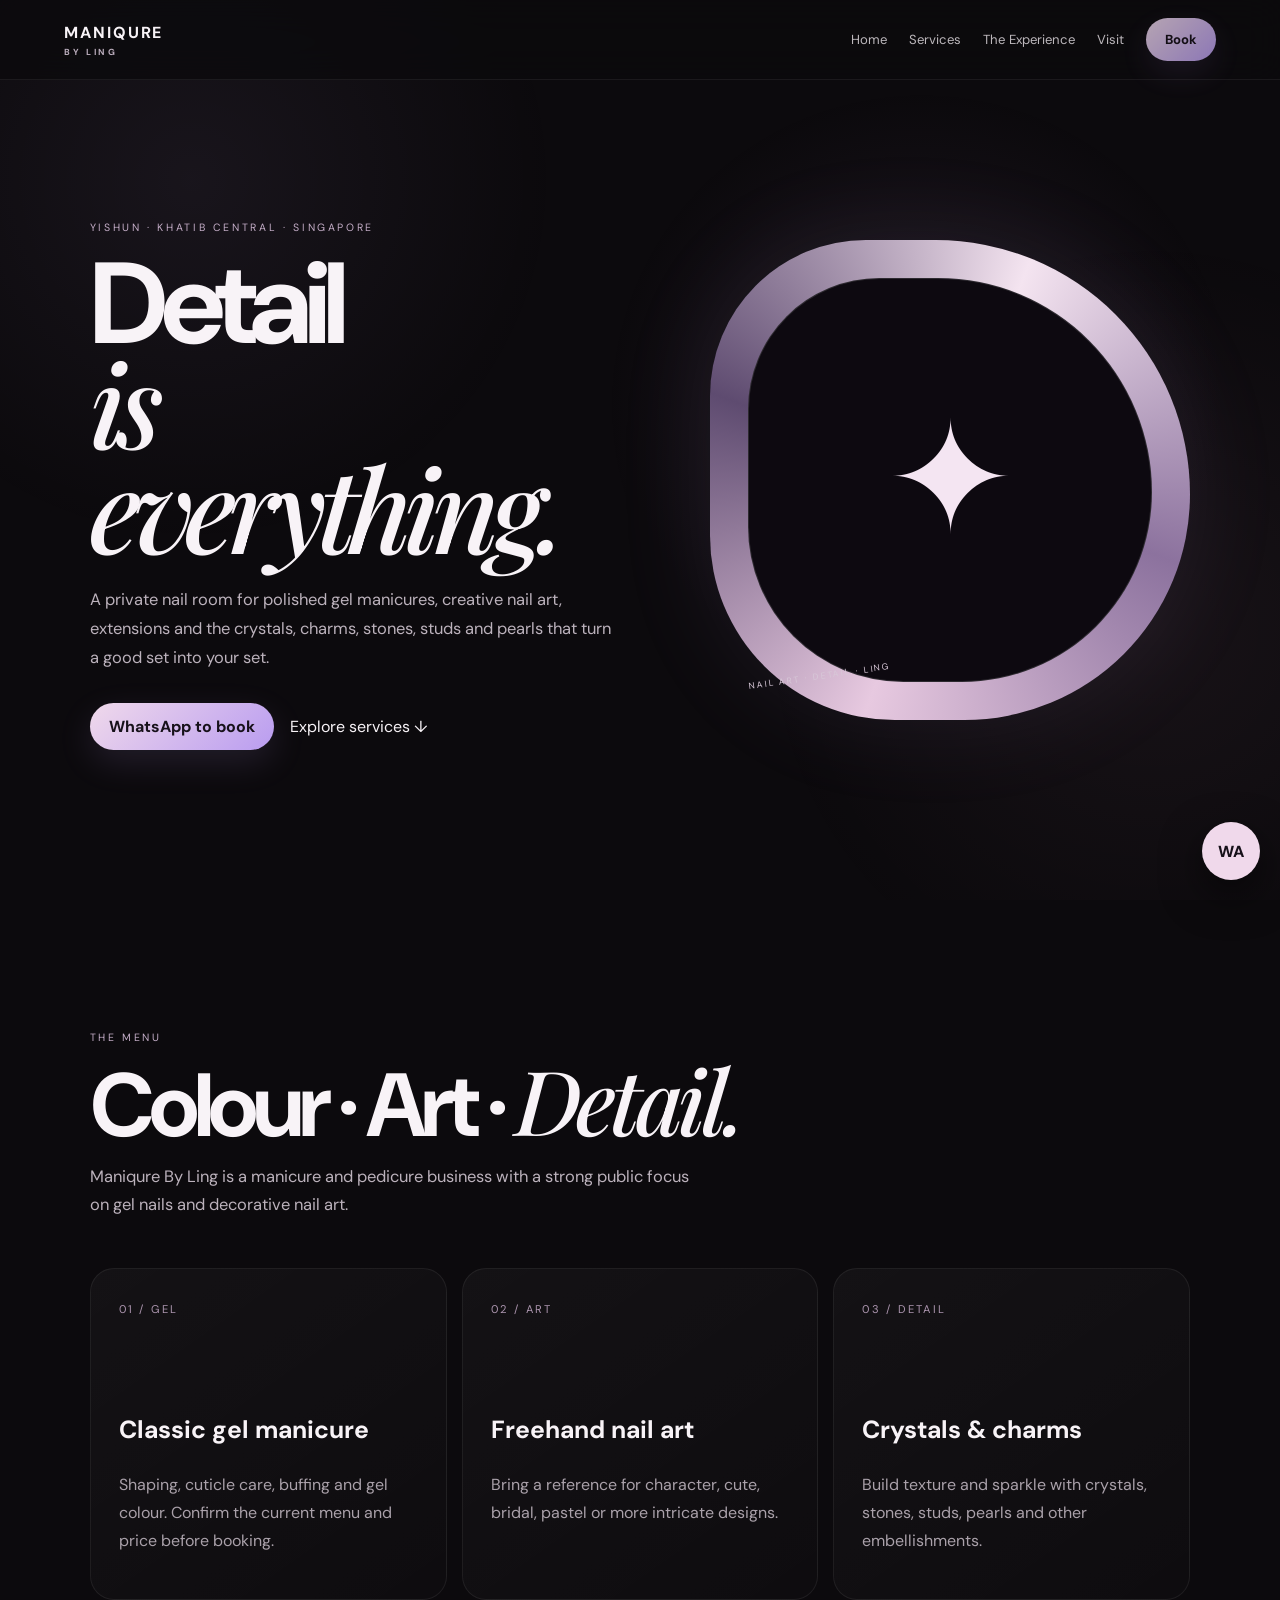
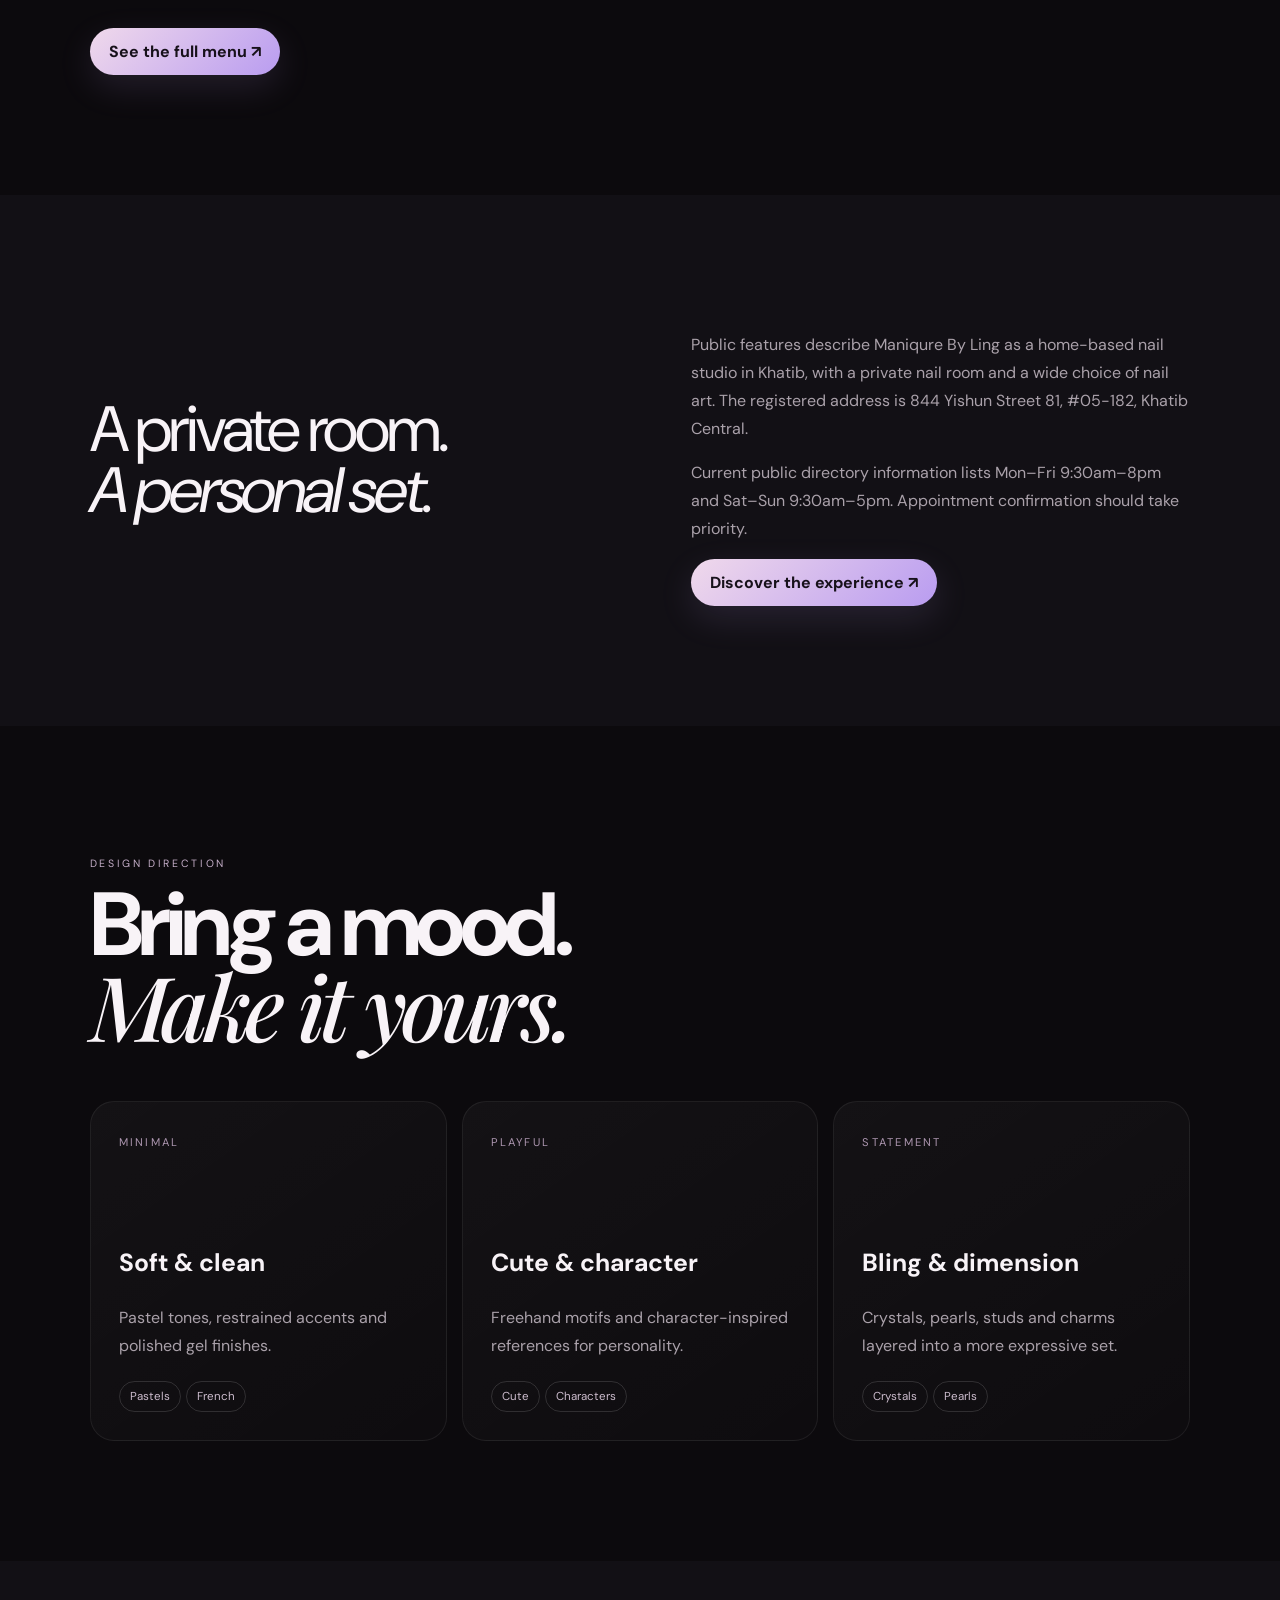
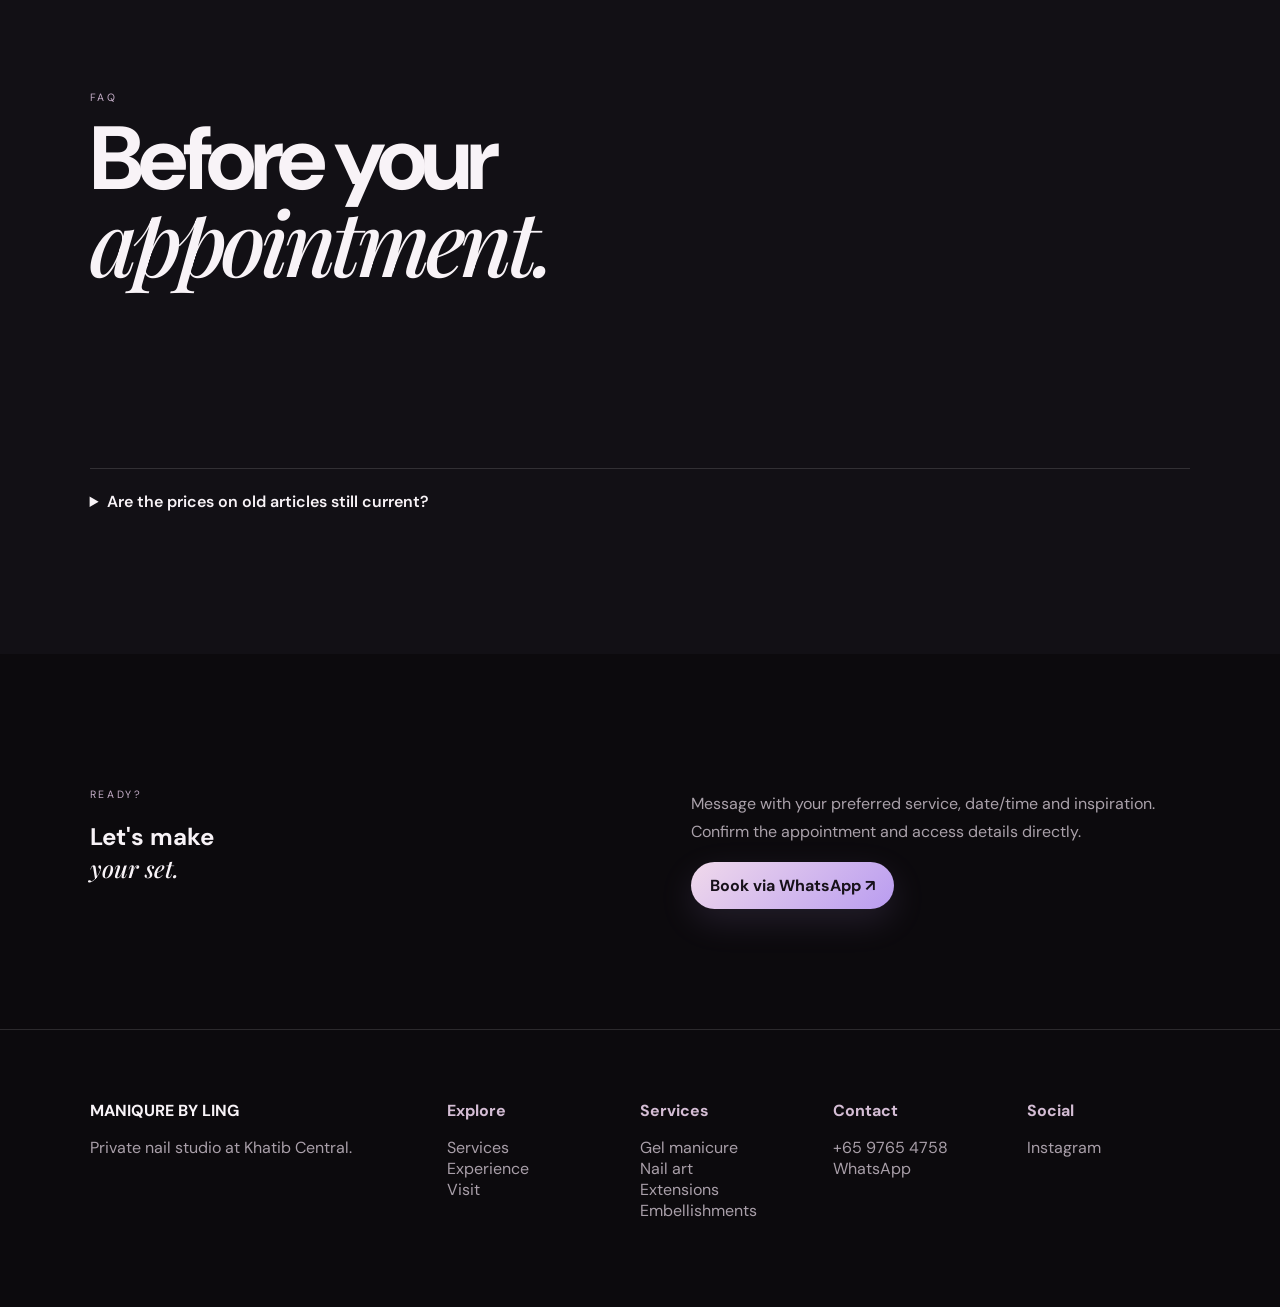
==== commit 56ef8438: "Rebuild homepage for Maniqure By Ling" ====
--- a/index.html
+++ b/index.html
@@ -1 +1 @@
-<!doctype html><html><head><meta charset="utf-8"><meta name="viewport" content="width=device-width,initial-scale=1"><title>Maniqure By Ling | Khatib</title><link rel="stylesheet" href="https://raw.githubusercontent.com/my-business-page/Salon-1/main/premium.css"><style>:root{--a:#b99cf0}.hero{min-height:100svh;display:grid;grid-template-columns:1fr 1fr;align-items:center;gap:6vw;padding:120px 6vw 60px;background:radial-gradient(circle at 78% 40%,#b99cf033,transparent 31%),#0d0a11}.hero h1{font-size:clamp(3.3rem,8vw,8rem);line-height:.83;letter-spacing:-.07em}.hero em,h2 em{font-family:Georgia,serif;font-weight:400}.art{width:min(42vw,500px);aspect-ratio:1;margin:auto;border-radius:50%;background:conic-gradient(from 15deg,#eee,#9e88b9,#f0d9eb,#76618c,#eee);padding:2px;box-shadow:0 0 100px #b99cf033;animation:s 12s linear infinite}.art span{width:100%;height:100%;border-radius:50%;display:grid;place-items:center;background:#0b0710;font-size:clamp(4rem,12vw,9rem);color:#ead6ee}.grid{display:grid;grid-template-columns:repeat(4,1fr);gap:14px}.card{min-height:280px;padding:25px;border:1px solid #fff2;background:#fff1;transition:.5s;position:relative;overflow:hidden}.card:hover{transform:translateY(-9px) rotate(-1deg);border-color:#b99cf077}.card p{margin-top:90px;color:#b9afb9}.two{display:grid;grid-template-columns:1fr 1fr;gap:9vw}.visit{display:grid;grid-template-columns:repeat(3,1fr);gap:14px}.visit article{padding:24px;border:1px solid #fff2}.visit p{color:#b9afb9}footer{padding:65px 6vw;display:grid;grid-template-columns:2fr repeat(4,1fr);gap:25px;border-top:1px solid #fff2}.reveal{opacity:0;transform:translateY(40px);transition:.8s}.reveal.visible{opacity:1;transform:none}.reveal.exit{opacity:0;transform:translateY(-30px)}@keyframes s{to{transform:rotate(360deg)}}@media(max-width:850px){.hero{grid-template-columns:1fr;padding:105px 22px 55px}.art{width:78vw}.grid{grid-template-columns:1fr 1fr}.two,.visit{grid-template-columns:1fr}footer{grid-template-columns:1fr 1fr;padding:55px 22px}}@media(max-width:520px){.grid{grid-template-columns:1fr}.card{min-height:220px}.card p{margin-top:55px}footer{grid-template-columns:1fr}}</style></head><body><div class="loader"><span>MANIQURE BY LING</span></div><header class="site-header"><a class="brand" href="#home">MANIQURE <b>BY LING</b></a><button class="menu">☰</button><nav><a href="#home">Home</a><a href="#services">Services</a><a href="#studio">Studio</a><a href="#visit">Visit</a><a href="#faq">FAQ</a><a class="nav-cta" href="https://wa.me/6597654758">Book</a></nav></header><main id="home"><section class="hero"><div><p class="eyebrow">YISHUN · KHATIB CENTRAL</p><h1>Detail<br><em>is everything.</em></h1><p class="lead">Gel manicures, nail art, crystals, stones, studs, pearls and extensions in a private nail room.</p><div class="actions"><a class="btn" href="https://wa.me/6597654758?text=Hi%20Maniqure%20By%20Ling%2C%20I%20would%20like%20to%20book.">WhatsApp to book</a><a href="#services">Explore ↓</a></div></div><div class="art"><span>✦</span></div></section><section class="section" id="services"><p class="eyebrow">NAIL MENU</p><h2>Colour · Art · <em>Detail</em></h2><div class="grid"><article class="card"><b>Gel Manicure</b><p>Classic and gel manicures with careful prep and finish.</p></article><article class="card"><b>Nail Art</b><p>Custom art with crystals, charms, stones, studs and pearls.</p></article><article class="card"><b>Extensions</b><p>Extension services are publicly listed; confirm current options.</p></article><article class="card"><b>Embellishments</b><p>Detailed add-ons for statement, bridal or everyday looks.</p></article></div></section><section class="section two" id="studio"><div><p class="eyebrow">PRIVATE NAIL ROOM</p><h2>Personal space.<br><em>Detailed work.</em></h2></div><div><p>Maniqure By Ling is publicly listed at 844 Yishun Street 81, #05-182, Khatib Central, Singapore 760844. Public sources list Instagram @maniqurebyling.</p><p>Current directory hours list Mon–Fri 9:30am–8pm and Sat–Sun 9:30am–5pm. Confirm your slot.</p></div></section><section class="section" id="visit"><p class="eyebrow">PLAN YOUR APPOINTMENT</p><h2>Your nails.<br><em>Your canvas.</em></h2><div class="visit"><article><b>Address</b><p>844 Yishun Street 81<br>#05-182 Khatib Central<br>Singapore 760844<br><a href="https://www.google.com/maps/search/?api=1&query=844+Yishun+Street+81+Singapore+760844">Maps ↗</a></p></article><article><b>Contact</b><p><a href="tel:+6597654758">+65 9765 4758</a><br><a href="https://wa.me/6597654758">WhatsApp ↗</a></p></article><article><b>Hours</b><p>Mon–Fri 9:30am–8pm<br>Sat–Sun 9:30am–5pm</p></article></div></section><section class="section" id="faq"><p class="eyebrow">FAQ</p><h2>Before your slot.</h2><details><summary>Can you recreate any design?</summary><p>Send the reference first so complexity, materials and availability can be confirmed.</p></details></section></main><footer><div><strong>MANIQURE BY LING</strong><p>Private nail studio in Khatib.</p></div><div><b>Address</b><p>844 Yishun Street 81<br>#05-182 Khatib Central</p></div><div><b>Contact</b><p><a href="tel:+6597654758">+65 9765 4758</a><br><a href="https://wa.me/6597654758">WhatsApp</a></p></div><div><b>Hours</b><p>Weekdays 9:30–8<br>Weekends 9:30–5</p></div><div><b>Social</b><p><a href="https://instagram.com/maniqurebyling">Instagram</a></p></div></footer><div class="float"><a href="tel:+6597654758">Call</a><a href="https://wa.me/6597654758">WA</a></div><script>const m=document.querySelector('.menu'),n=document.querySelector('nav');m.onclick=()=>n.classList.toggle('open');const e=document.querySelectorAll('.hero,.section,.card,.visit article,footer');e.forEach((x,i)=>{x.classList.add('reveal');x.style.transitionDelay=i%6*55+'ms'});const io=new IntersectionObserver(a=>a.forEach(x=>{x.target.classList.toggle('visible',x.isIntersecting);x.target.classList.toggle('exit',!x.isIntersecting&&x.boundingClientRect.top<0)}),{threshold:.1,rootMargin:'-7% 0px -7% 0px'});e.forEach(x=>io.observe(x));</script></body></html>+<!doctype html><html lang="en"><head><meta charset="utf-8"><meta name="viewport" content="width=device-width,initial-scale=1"><title>Maniqure By Ling | Nail Art in Khatib</title><meta name="description" content="Maniqure By Ling — private nail studio in Khatib Central offering gel manicures, nail art, extensions and embellishments."><link rel="stylesheet" href="style.css"></head><body><div id="loader"><div class="loader-mark"><strong>MANIQURE BY LING</strong><span>NAIL ART · KHATIB</span></div></div><header><a class="logo" href="index.html">MANIQURE <span>BY LING</span></a><nav><a href="index.html">Home</a><a href="services.html">Services</a><a href="experience.html">The Experience</a><a href="contact.html">Visit</a><a class="cta" href="https://wa.me/6597654758?text=Hi%20Maniqure%20By%20Ling%2C%20I%27d%20like%20to%20book.">Book</a></nav></header><main><section class="hero" id="home"><div><p class="eyebrow">YISHUN · KHATIB CENTRAL · SINGAPORE</p><h1>Detail<br><em>is everything.</em></h1><p class="lead">A private nail room for polished gel manicures, creative nail art, extensions and the crystals, charms, stones, studs and pearls that turn a good set into your set.</p><div class="actions"><a class="btn" href="https://wa.me/6597654758?text=Hi%20Maniqure%20By%20Ling%2C%20I%27d%20like%20to%20book.">WhatsApp to book</a><a href="services.html">Explore services ↓</a></div></div><div class="art tilt"></div></section><section id="services"><div class="section-head reveal"><p class="eyebrow">THE MENU</p><h2>Colour · Art · <em>Detail.</em></h2><p class="lead">Maniqure By Ling is a manicure and pedicure business with a strong public focus on gel nails and decorative nail art.</p></div><div class="grid"><article class="card reveal tilt"><span class="num">01 / GEL</span><h3>Classic gel manicure</h3><p>Shaping, cuticle care, buffing and gel colour. Confirm the current menu and price before booking.</p></article><article class="card reveal tilt"><span class="num">02 / ART</span><h3>Freehand nail art</h3><p>Bring a reference for character, cute, bridal, pastel or more intricate designs.</p></article><article class="card reveal tilt"><span class="num">03 / DETAIL</span><h3>Crystals & charms</h3><p>Build texture and sparkle with crystals, stones, studs, pearls and other embellishments.</p></article></div><div style="margin-top:28px"><a class="btn" href="services.html">See the full menu ↗</a></div></section><section class="dark"><div class="two"><div class="statement reveal">A private room.<br><em>A personal set.</em></div><div class="copy reveal"><p>Public features describe Maniqure By Ling as a home-based nail studio in Khatib, with a private nail room and a wide choice of nail art. The registered address is 844 Yishun Street 81, #05-182, Khatib Central.</p><p>Current public directory information lists Mon–Fri 9:30am–8pm and Sat–Sun 9:30am–5pm. Appointment confirmation should take priority.</p><a href="experience.html" class="btn">Discover the experience ↗</a></div></div></section><section><div class="section-head reveal"><p class="eyebrow">DESIGN DIRECTION</p><h2>Bring a mood.<br><em>Make it yours.</em></h2></div><div class="grid"><article class="card reveal"><span class="num">MINIMAL</span><h3>Soft & clean</h3><p>Pastel tones, restrained accents and polished gel finishes.</p><span class="tag">Pastels</span><span class="tag">French</span></article><article class="card reveal"><span class="num">PLAYFUL</span><h3>Cute & character</h3><p>Freehand motifs and character-inspired references for personality.</p><span class="tag">Cute</span><span class="tag">Characters</span></article><article class="card reveal"><span class="num">STATEMENT</span><h3>Bling & dimension</h3><p>Crystals, pearls, studs and charms layered into a more expressive set.</p><span class="tag">Crystals</span><span class="tag">Pearls</span></article></div></section><section id="faq" class="faq dark"><div class="section-head reveal"><p class="eyebrow">FAQ</p><h2>Before your<br><em>appointment.</em></h2></div><details class="reveal"><summary>Can I send a design reference?</summary><p>Yes. Sending your reference through WhatsApp before booking is the best way to discuss complexity, materials and availability.</p></details><details class="reveal"><summary>Where is the studio?</summary><p>844 Yishun Street 81, #05-182, Khatib Central, Singapore 760844.</p></details><details class="reveal"><summary>Are the prices on old articles still current?</summary><p>Public articles contain historical prices, so this website deliberately avoids presenting them as current. Confirm the latest menu and price when you enquire.</p></details></section><section><div class="two"><div class="reveal"><p class="eyebrow">READY?</p><h2>Let's make<br><em>your set.</em></h2></div><div class="copy reveal"><p>Message with your preferred service, date/time and inspiration. Confirm the appointment and access details directly.</p><a class="btn" href="https://wa.me/6597654758?text=Hi%20Maniqure%20By%20Ling%2C%20I%27d%20like%20to%20book.%0AService%3A%20%0APreferred%20date%2Ftime%3A%20%0AReference%3A%20">Book via WhatsApp ↗</a></div></div></section></main><footer><div><strong>MANIQURE BY LING</strong><p>Private nail studio at Khatib Central.</p></div><div><h4>Explore</h4><p><a href="services.html">Services</a><br><a href="experience.html">Experience</a><br><a href="contact.html">Visit</a></p></div><div><h4>Services</h4><p>Gel manicure<br>Nail art<br>Extensions<br>Embellishments</p></div><div><h4>Contact</h4><p><a href="tel:+6597654758">+65 9765 4758</a><br><a href="https://wa.me/6597654758">WhatsApp</a></p></div><div><h4>Social</h4><p><a href="https://instagram.com/maniqurebyling">Instagram</a></p></div></footer><a class="float" href="https://wa.me/6597654758">WA</a><script src="site.js"></script></body></html>
--- a/style.css
+++ b/style.css
@@ -0,0 +1 @@
+@import url('https://fonts.googleapis.com/css2?family=DM+Sans:wght@400;500;600;700&family=Playfair+Display:ital,wght@0,500;1,500&display=swap');*{box-sizing:border-box}html{scroll-behavior:smooth}body{margin:0;background:#0c0a0d;color:#f8f3f7;font-family:'DM Sans',sans-serif;overflow-x:hidden}body:before{content:'';position:fixed;inset:0;pointer-events:none;background:radial-gradient(circle at 15% 20%,#d9b9ff10,transparent 28%),radial-gradient(circle at 90% 70%,#ffb8dc0d,transparent 30%);z-index:-1}a{color:inherit;text-decoration:none}header{position:fixed;z-index:20;inset:0 0 auto;padding:18px 5vw;display:flex;align-items:center;justify-content:space-between;background:#0c0a0dcc;backdrop-filter:blur(18px);border-bottom:1px solid #fff1}.logo{font-weight:700;letter-spacing:.12em}.logo span{display:block;font-size:.55rem;letter-spacing:.3em;color:#bcaebe;margin-top:3px}nav{display:none;align-items:center;gap:22px;font-size:.82rem}nav a{opacity:.75;transition:.3s}nav a:hover{opacity:1;color:#e7b9dc}.cta,.btn{display:inline-flex;align-items:center;justify-content:center;padding:13px 19px;border-radius:999px;background:linear-gradient(135deg,#f0d9eb,#b99cf0);color:#17111a;font-weight:700;box-shadow:0 12px 35px #b99cf022;transition:.35s}.cta:hover,.btn:hover{transform:translateY(-3px)}.hero{min-height:100svh;padding:130px 7vw 70px;display:grid;align-items:center;grid-template-columns:1.05fr .95fr;gap:7vw;background:radial-gradient(circle at 72% 45%,#8f6d9b26,transparent 30%)}.eyebrow{font-size:.66rem;letter-spacing:.25em;color:#c5aec8;text-transform:uppercase}.hero h1,h1{font-size:clamp(3.8rem,9vw,8.5rem);line-height:.84;letter-spacing:-.07em;margin:22px 0}.hero h1 em,h1 em,h2 em{font-family:'Playfair Display',serif;font-weight:500}.lead{max-width:620px;color:#bcb2bc;line-height:1.75;font-size:1.03rem}.actions{display:flex;gap:16px;align-items:center;flex-wrap:wrap;margin-top:30px}.art{position:relative;aspect-ratio:1;border-radius:38% 62% 55% 45%;background:conic-gradient(from 20deg,#f4e4f0,#8c729e,#e7c9e0,#5e4b70,#f4e4f0);padding:2px;box-shadow:0 0 100px #c29bdd18;animation:float 7s ease-in-out infinite}.art:after{content:'✦';position:absolute;inset:8%;border:1px solid #fff2;border-radius:inherit;display:grid;place-items:center;font-size:clamp(5rem,12vw,10rem);color:#f4e5f2;background:#0d0910}.art:before{content:'NAIL ART · DETAIL · LING';position:absolute;z-index:2;bottom:8%;left:8%;font-size:.55rem;letter-spacing:.22em;color:#d7c7d7;transform:rotate(-8deg)}section{padding:120px 7vw}.dark{background:#121015}.section-head{max-width:800px;margin-bottom:48px}.section-head h2{font-size:clamp(3rem,7vw,6.5rem);line-height:.9;letter-spacing:-.06em;margin:15px 0}.grid{display:grid;grid-template-columns:repeat(3,1fr);gap:15px}.card{min-height:310px;padding:28px;border:1px solid #fff1;border-radius:24px;background:linear-gradient(145deg,#ffffff09,#ffffff03);position:relative;overflow:hidden;transition:.45s}.card:hover{transform:translateY(-8px) rotate(-.5deg);border-color:#d8b4dc55}.num{font-size:.7rem;color:#ad96b0;letter-spacing:.2em}.card h3{font-size:1.55rem;margin-top:95px}.card p,.copy p,.info p{color:#aaa1aa;line-height:1.75}.tag{display:inline-block;margin:5px 5px 0 0;padding:7px 10px;border:1px solid #fff2;border-radius:999px;font-size:.72rem;color:#cdbdce}.two{display:grid;grid-template-columns:1fr 1fr;gap:8vw;align-items:center}.statement{font-size:clamp(2.2rem,5vw,5rem);line-height:.95;letter-spacing:-.05em}.info-grid{display:grid;grid-template-columns:repeat(3,1fr);gap:15px}.info{padding:25px;border-top:1px solid #fff2}.info strong{font-size:.75rem;letter-spacing:.15em;color:#d4bdd4}.price-note{font-size:.8rem;color:#8f8590;margin-top:22px}.faq details{border-top:1px solid #fff2;padding:22px 0}.faq summary{cursor:pointer;font-weight:600}.faq details p{color:#aaa1aa;line-height:1.7;max-width:750px}.page{padding-top:130px}.page-hero{padding:65px 7vw 90px;max-width:1100px}.service-list{padding:0 7vw}.service-row{display:grid;grid-template-columns:70px 1fr auto;gap:20px;align-items:center;padding:34px 0;border-top:1px solid #fff2}.service-row h2{font-size:clamp(1.8rem,4vw,3.5rem);margin:0}.service-row p{color:#aaa1aa;line-height:1.6;max-width:700px}.service-row b{color:#d6b7d7}.feature-grid,.contact-grid{padding:0 7vw 100px;display:grid;grid-template-columns:repeat(2,1fr);gap:15px}.feature,.contact-card{padding:32px;border:1px solid #fff2;border-radius:25px;background:#ffffff06}.feature h3,.contact-card h3{margin-top:0;font-size:1.5rem}.map{padding:0 7vw 110px}.map iframe{width:100%;height:420px;border:0;border-radius:25px;filter:grayscale(.8) contrast(1.05)}footer{padding:70px 7vw;border-top:1px solid #fff2;display:grid;grid-template-columns:2fr repeat(4,1fr);gap:30px;color:#a99fa9}footer strong{color:#f8f3f7}footer h4{color:#d4bdd4;margin:0 0 12px}.float{position:fixed;z-index:25;right:20px;bottom:20px;width:58px;height:58px;border-radius:50%;display:grid;place-items:center;background:#f0d9eb;color:#17111a;font-weight:800;box-shadow:0 15px 40px #0008}.reveal{opacity:0;transform:translateY(45px) scale(.985);transition:opacity .8s ease,transform .8s ease}.reveal.visible{opacity:1;transform:none}.reveal.exit{opacity:0;transform:translateY(-35px)}#loader{position:fixed;z-index:50;inset:0;background:#0c0a0d;display:grid;place-items:center;transition:.8s}.loader-mark{text-align:center;letter-spacing:.2em}.loader-mark strong{display:block;font-size:1.2rem}.loader-mark span{font-size:.55rem;color:#a99fa9}.is-hidden{opacity:0;visibility:hidden}.progress{position:fixed;z-index:30;top:0;left:0;height:2px;width:0;background:#e7c2df}@keyframes float{50%{transform:translateY(-13px) rotate(2deg)}}@media(min-width:850px){nav{display:flex}}@media(max-width:850px){.hero{grid-template-columns:1fr;padding:120px 22px 60px}.art{width:82vw;margin:10px auto}.grid,.info-grid,.feature-grid,.contact-grid{grid-template-columns:1fr 1fr}.two{grid-template-columns:1fr;gap:40px}section{padding:90px 22px}.service-list,.map{padding-left:22px;padding-right:22px}footer{grid-template-columns:1fr 1fr;padding:55px 22px}}@media(max-width:560px){.grid,.info-grid,.feature-grid,.contact-grid{grid-template-columns:1fr}.card{min-height:250px}.service-row{grid-template-columns:38px 1fr}.service-row b{display:none}.hero h1,h1{font-size:clamp(3.4rem,18vw,6rem)}footer{grid-template-columns:1fr}.page-hero{padding:50px 22px 70px}.map iframe{height:330px}}
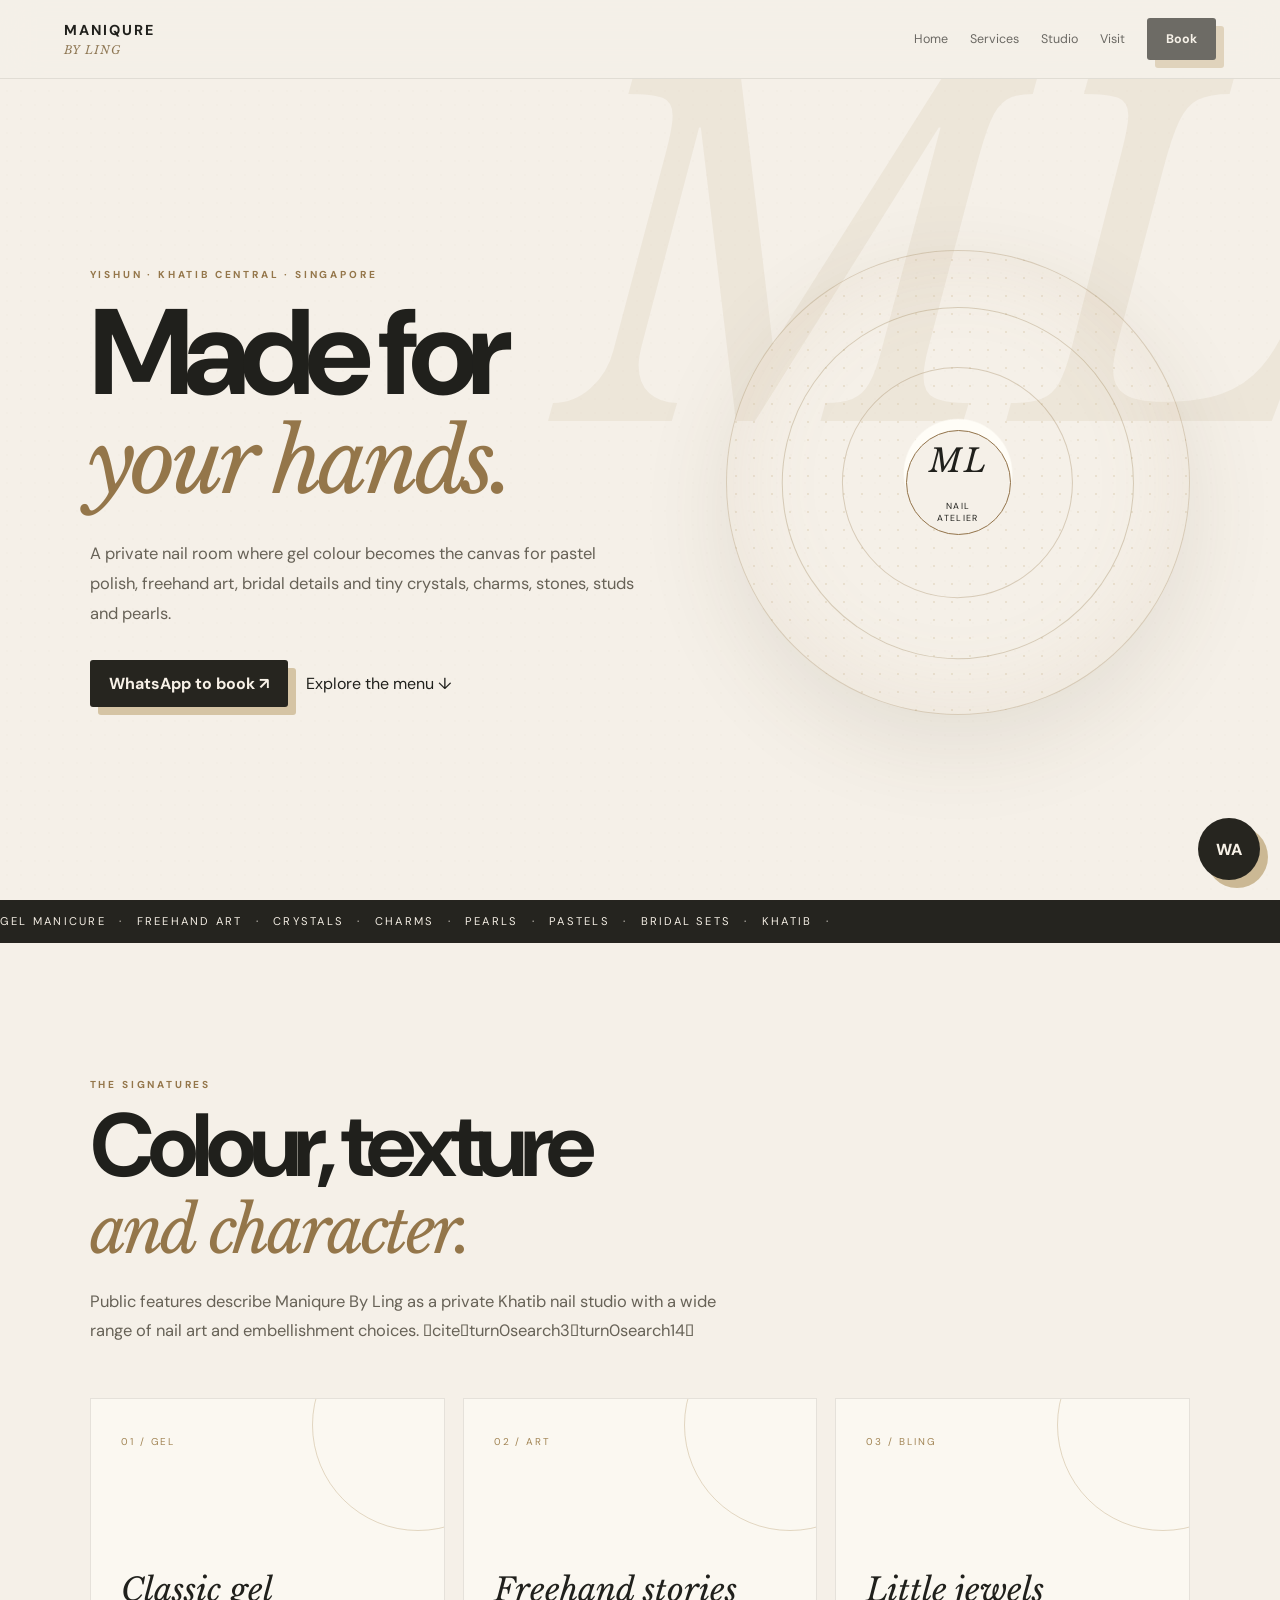
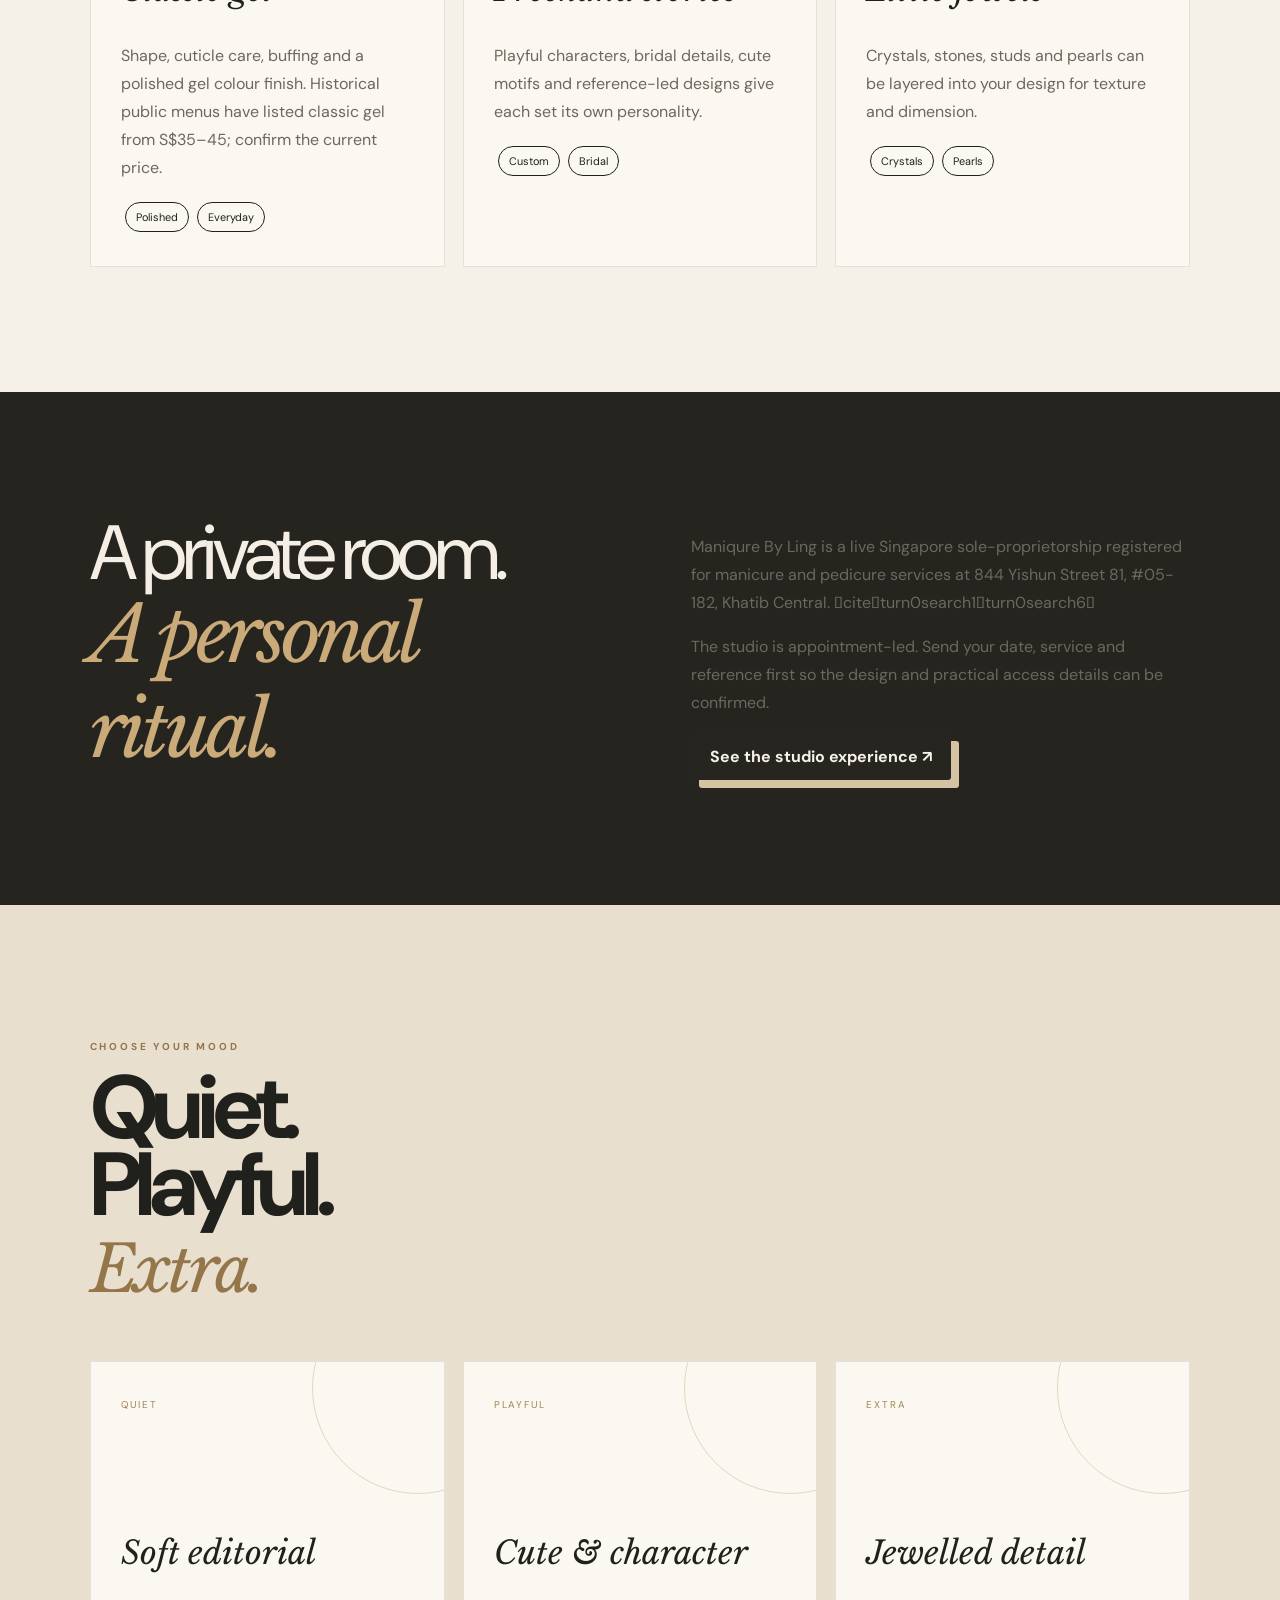
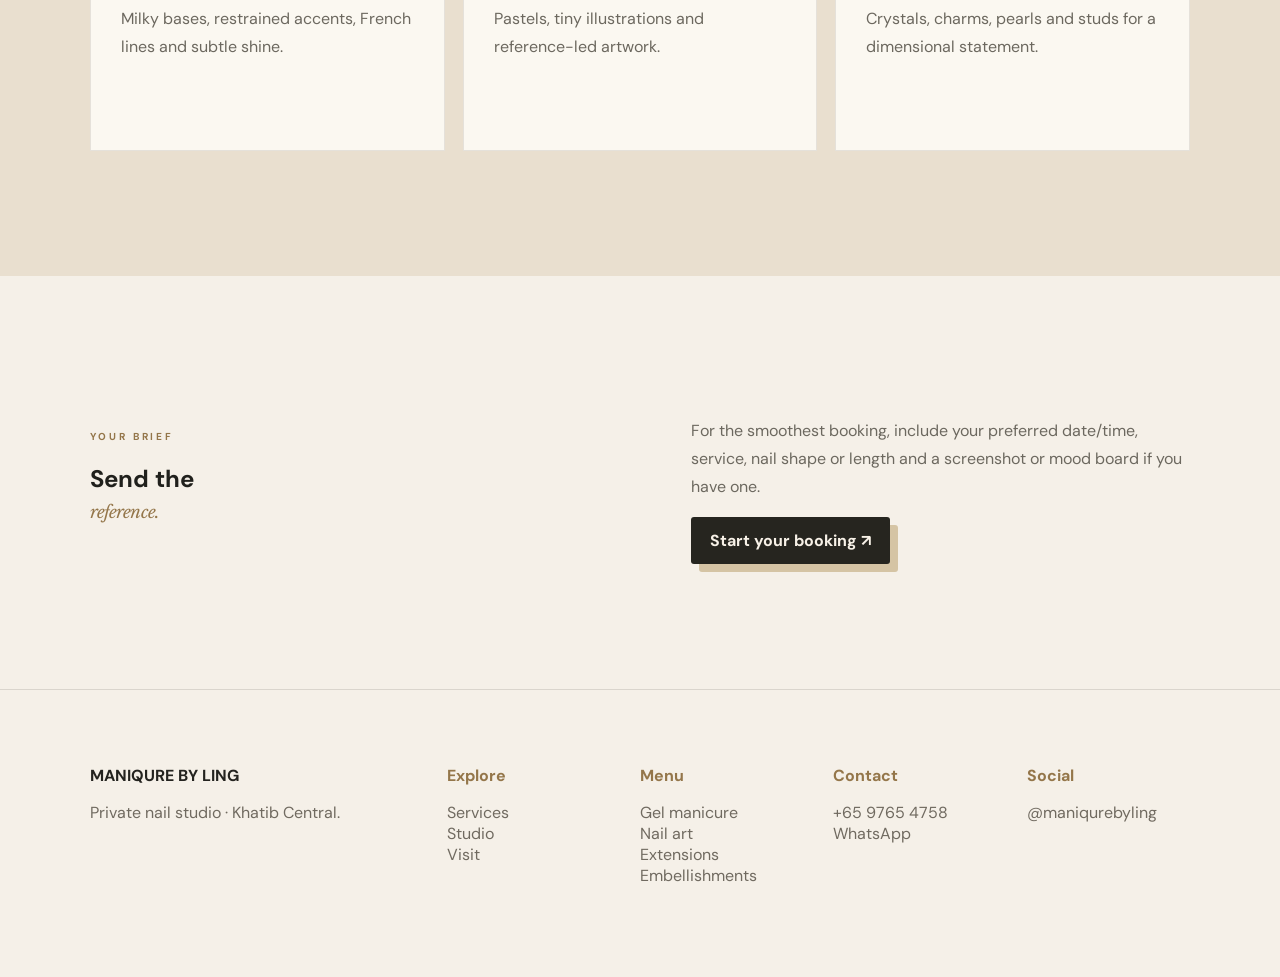
==== commit 26f956d9: "Rebuild Salon 8 homepage" ====
--- a/index.html
+++ b/index.html
@@ -1 +1 @@
-<!doctype html><html lang="en"><head><meta charset="utf-8"><meta name="viewport" content="width=device-width,initial-scale=1"><title>Maniqure By Ling | Nail Art in Khatib</title><meta name="description" content="Maniqure By Ling — private nail studio in Khatib Central offering gel manicures, nail art, extensions and embellishments."><link rel="stylesheet" href="style.css"></head><body><div id="loader"><div class="loader-mark"><strong>MANIQURE BY LING</strong><span>NAIL ART · KHATIB</span></div></div><header><a class="logo" href="index.html">MANIQURE <span>BY LING</span></a><nav><a href="index.html">Home</a><a href="services.html">Services</a><a href="experience.html">The Experience</a><a href="contact.html">Visit</a><a class="cta" href="https://wa.me/6597654758?text=Hi%20Maniqure%20By%20Ling%2C%20I%27d%20like%20to%20book.">Book</a></nav></header><main><section class="hero" id="home"><div><p class="eyebrow">YISHUN · KHATIB CENTRAL · SINGAPORE</p><h1>Detail<br><em>is everything.</em></h1><p class="lead">A private nail room for polished gel manicures, creative nail art, extensions and the crystals, charms, stones, studs and pearls that turn a good set into your set.</p><div class="actions"><a class="btn" href="https://wa.me/6597654758?text=Hi%20Maniqure%20By%20Ling%2C%20I%27d%20like%20to%20book.">WhatsApp to book</a><a href="services.html">Explore services ↓</a></div></div><div class="art tilt"></div></section><section id="services"><div class="section-head reveal"><p class="eyebrow">THE MENU</p><h2>Colour · Art · <em>Detail.</em></h2><p class="lead">Maniqure By Ling is a manicure and pedicure business with a strong public focus on gel nails and decorative nail art.</p></div><div class="grid"><article class="card reveal tilt"><span class="num">01 / GEL</span><h3>Classic gel manicure</h3><p>Shaping, cuticle care, buffing and gel colour. Confirm the current menu and price before booking.</p></article><article class="card reveal tilt"><span class="num">02 / ART</span><h3>Freehand nail art</h3><p>Bring a reference for character, cute, bridal, pastel or more intricate designs.</p></article><article class="card reveal tilt"><span class="num">03 / DETAIL</span><h3>Crystals & charms</h3><p>Build texture and sparkle with crystals, stones, studs, pearls and other embellishments.</p></article></div><div style="margin-top:28px"><a class="btn" href="services.html">See the full menu ↗</a></div></section><section class="dark"><div class="two"><div class="statement reveal">A private room.<br><em>A personal set.</em></div><div class="copy reveal"><p>Public features describe Maniqure By Ling as a home-based nail studio in Khatib, with a private nail room and a wide choice of nail art. The registered address is 844 Yishun Street 81, #05-182, Khatib Central.</p><p>Current public directory information lists Mon–Fri 9:30am–8pm and Sat–Sun 9:30am–5pm. Appointment confirmation should take priority.</p><a href="experience.html" class="btn">Discover the experience ↗</a></div></div></section><section><div class="section-head reveal"><p class="eyebrow">DESIGN DIRECTION</p><h2>Bring a mood.<br><em>Make it yours.</em></h2></div><div class="grid"><article class="card reveal"><span class="num">MINIMAL</span><h3>Soft & clean</h3><p>Pastel tones, restrained accents and polished gel finishes.</p><span class="tag">Pastels</span><span class="tag">French</span></article><article class="card reveal"><span class="num">PLAYFUL</span><h3>Cute & character</h3><p>Freehand motifs and character-inspired references for personality.</p><span class="tag">Cute</span><span class="tag">Characters</span></article><article class="card reveal"><span class="num">STATEMENT</span><h3>Bling & dimension</h3><p>Crystals, pearls, studs and charms layered into a more expressive set.</p><span class="tag">Crystals</span><span class="tag">Pearls</span></article></div></section><section id="faq" class="faq dark"><div class="section-head reveal"><p class="eyebrow">FAQ</p><h2>Before your<br><em>appointment.</em></h2></div><details class="reveal"><summary>Can I send a design reference?</summary><p>Yes. Sending your reference through WhatsApp before booking is the best way to discuss complexity, materials and availability.</p></details><details class="reveal"><summary>Where is the studio?</summary><p>844 Yishun Street 81, #05-182, Khatib Central, Singapore 760844.</p></details><details class="reveal"><summary>Are the prices on old articles still current?</summary><p>Public articles contain historical prices, so this website deliberately avoids presenting them as current. Confirm the latest menu and price when you enquire.</p></details></section><section><div class="two"><div class="reveal"><p class="eyebrow">READY?</p><h2>Let's make<br><em>your set.</em></h2></div><div class="copy reveal"><p>Message with your preferred service, date/time and inspiration. Confirm the appointment and access details directly.</p><a class="btn" href="https://wa.me/6597654758?text=Hi%20Maniqure%20By%20Ling%2C%20I%27d%20like%20to%20book.%0AService%3A%20%0APreferred%20date%2Ftime%3A%20%0AReference%3A%20">Book via WhatsApp ↗</a></div></div></section></main><footer><div><strong>MANIQURE BY LING</strong><p>Private nail studio at Khatib Central.</p></div><div><h4>Explore</h4><p><a href="services.html">Services</a><br><a href="experience.html">Experience</a><br><a href="contact.html">Visit</a></p></div><div><h4>Services</h4><p>Gel manicure<br>Nail art<br>Extensions<br>Embellishments</p></div><div><h4>Contact</h4><p><a href="tel:+6597654758">+65 9765 4758</a><br><a href="https://wa.me/6597654758">WhatsApp</a></p></div><div><h4>Social</h4><p><a href="https://instagram.com/maniqurebyling">Instagram</a></p></div></footer><a class="float" href="https://wa.me/6597654758">WA</a><script src="site.js"></script></body></html>+<!doctype html><html lang="en"><head><meta charset="utf-8"><meta name="viewport" content="width=device-width,initial-scale=1"><meta name="description" content="Maniqure By Ling — private nail studio in Khatib Central, Singapore, specialising in gel manicures, nail art and embellishments."><title>Maniqure By Ling | Private Nail Atelier</title><link rel="stylesheet" href="style.css"></head><body><div id="loader"><div class="loader-mark"><strong>MANIQURE BY LING</strong><span>PRIVATE NAIL ATELIER · KHATIB</span></div></div><header><a class="logo" href="index.html">MANIQURE <span>BY LING</span></a><nav><a href="index.html">Home</a><a href="services.html">Services</a><a href="experience.html">Studio</a><a href="contact.html">Visit</a><a class="cta" href="https://wa.me/6597654758?text=Hi%20Maniqure%20By%20Ling%2C%20I%27d%20like%20to%20book.">Book</a></nav></header><main><section class="hero"><div class="reveal"><p class="eyebrow">YISHUN · KHATIB CENTRAL · SINGAPORE</p><h1>Made for<br><em>your hands.</em></h1><p class="lead">A private nail room where gel colour becomes the canvas for pastel polish, freehand art, bridal details and tiny crystals, charms, stones, studs and pearls.</p><div class="actions"><a class="btn" href="https://wa.me/6597654758?text=Hi%20Maniqure%20By%20Ling%2C%20I%27d%20like%20to%20book.">WhatsApp to book ↗</a><a href="services.html">Explore the menu ↓</a></div></div><div class="hero-art tilt reveal"><div class="seal"><strong>ML</strong>NAIL<br>ATELIER</div></div></section><div class="ticker"><div>GEL MANICURE　·　FREEHAND ART　·　CRYSTALS　·　CHARMS　·　PEARLS　·　PASTELS　·　BRIDAL SETS　·　KHATIB　·　</div></div><section class="section"><div class="section-head reveal"><p class="eyebrow">THE SIGNATURES</p><h2>Colour, texture<br><em>and character.</em></h2><p class="lead">Public features describe Maniqure By Ling as a private Khatib nail studio with a wide range of nail art and embellishment choices. citeturn0search3turn0search14</p></div><div class="grid"><article class="card reveal tilt"><span class="num">01 / GEL</span><h3>Classic gel</h3><p>Shape, cuticle care, buffing and a polished gel colour finish. Historical public menus have listed classic gel from S$35–45; confirm the current price.</p><span class="tag">Polished</span><span class="tag">Everyday</span></article><article class="card reveal tilt"><span class="num">02 / ART</span><h3>Freehand stories</h3><p>Playful characters, bridal details, cute motifs and reference-led designs give each set its own personality.</p><span class="tag">Custom</span><span class="tag">Bridal</span></article><article class="card reveal tilt"><span class="num">03 / BLING</span><h3>Little jewels</h3><p>Crystals, stones, studs and pearls can be layered into your design for texture and dimension.</p><span class="tag">Crystals</span><span class="tag">Pearls</span></article></div></section><section class="section dark"><div class="two"><div class="statement reveal">A private room.<br><em>A personal ritual.</em></div><div class="copy reveal"><p>Maniqure By Ling is a live Singapore sole-proprietorship registered for manicure and pedicure services at 844 Yishun Street 81, #05-182, Khatib Central. citeturn0search1turn0search6</p><p>The studio is appointment-led. Send your date, service and reference first so the design and practical access details can be confirmed.</p><a class="btn" href="experience.html">See the studio experience ↗</a></div></div></section><section class="section alt"><div class="section-head reveal"><p class="eyebrow">CHOOSE YOUR MOOD</p><h2>Quiet.<br>Playful.<br><em>Extra.</em></h2></div><div class="grid"><article class="card reveal"><span class="num">QUIET</span><h3>Soft editorial</h3><p>Milky bases, restrained accents, French lines and subtle shine.</p></article><article class="card reveal"><span class="num">PLAYFUL</span><h3>Cute & character</h3><p>Pastels, tiny illustrations and reference-led artwork.</p></article><article class="card reveal"><span class="num">EXTRA</span><h3>Jewelled detail</h3><p>Crystals, charms, pearls and studs for a dimensional statement.</p></article></div></section><section class="section"><div class="two"><div class="reveal"><p class="eyebrow">YOUR BRIEF</p><h2>Send the<br><em>reference.</em></h2></div><div class="copy reveal"><p>For the smoothest booking, include your preferred date/time, service, nail shape or length and a screenshot or mood board if you have one.</p><a class="btn" href="https://wa.me/6597654758?text=Hi%20Maniqure%20By%20Ling%2C%20I%27d%20like%20to%20book.%0AService%3A%20%0APreferred%20date%2Ftime%3A%20%0AReference%3A%20">Start your booking ↗</a></div></div></section></main><footer><div><strong>MANIQURE BY LING</strong><p>Private nail studio · Khatib Central.</p></div><div><h4>Explore</h4><p><a href="services.html">Services</a><br><a href="experience.html">Studio</a><br><a href="contact.html">Visit</a></p></div><div><h4>Menu</h4><p>Gel manicure<br>Nail art<br>Extensions<br>Embellishments</p></div><div><h4>Contact</h4><p><a href="tel:+6597654758">+65 9765 4758</a><br><a href="https://wa.me/6597654758">WhatsApp</a></p></div><div><h4>Social</h4><p><a href="https://instagram.com/maniqurebyling">@maniqurebyling</a></p></div></footer><a class="float" href="https://wa.me/6597654758">WA</a><script src="site.js"></script></body></html>
--- a/style.css
+++ b/style.css
@@ -1 +1 @@
-@import url('https://fonts.googleapis.com/css2?family=DM+Sans:wght@400;500;600;700&family=Playfair+Display:ital,wght@0,500;1,500&display=swap');*{box-sizing:border-box}html{scroll-behavior:smooth}body{margin:0;background:#0c0a0d;color:#f8f3f7;font-family:'DM Sans',sans-serif;overflow-x:hidden}body:before{content:'';position:fixed;inset:0;pointer-events:none;background:radial-gradient(circle at 15% 20%,#d9b9ff10,transparent 28%),radial-gradient(circle at 90% 70%,#ffb8dc0d,transparent 30%);z-index:-1}a{color:inherit;text-decoration:none}header{position:fixed;z-index:20;inset:0 0 auto;padding:18px 5vw;display:flex;align-items:center;justify-content:space-between;background:#0c0a0dcc;backdrop-filter:blur(18px);border-bottom:1px solid #fff1}.logo{font-weight:700;letter-spacing:.12em}.logo span{display:block;font-size:.55rem;letter-spacing:.3em;color:#bcaebe;margin-top:3px}nav{display:none;align-items:center;gap:22px;font-size:.82rem}nav a{opacity:.75;transition:.3s}nav a:hover{opacity:1;color:#e7b9dc}.cta,.btn{display:inline-flex;align-items:center;justify-content:center;padding:13px 19px;border-radius:999px;background:linear-gradient(135deg,#f0d9eb,#b99cf0);color:#17111a;font-weight:700;box-shadow:0 12px 35px #b99cf022;transition:.35s}.cta:hover,.btn:hover{transform:translateY(-3px)}.hero{min-height:100svh;padding:130px 7vw 70px;display:grid;align-items:center;grid-template-columns:1.05fr .95fr;gap:7vw;background:radial-gradient(circle at 72% 45%,#8f6d9b26,transparent 30%)}.eyebrow{font-size:.66rem;letter-spacing:.25em;color:#c5aec8;text-transform:uppercase}.hero h1,h1{font-size:clamp(3.8rem,9vw,8.5rem);line-height:.84;letter-spacing:-.07em;margin:22px 0}.hero h1 em,h1 em,h2 em{font-family:'Playfair Display',serif;font-weight:500}.lead{max-width:620px;color:#bcb2bc;line-height:1.75;font-size:1.03rem}.actions{display:flex;gap:16px;align-items:center;flex-wrap:wrap;margin-top:30px}.art{position:relative;aspect-ratio:1;border-radius:38% 62% 55% 45%;background:conic-gradient(from 20deg,#f4e4f0,#8c729e,#e7c9e0,#5e4b70,#f4e4f0);padding:2px;box-shadow:0 0 100px #c29bdd18;animation:float 7s ease-in-out infinite}.art:after{content:'✦';position:absolute;inset:8%;border:1px solid #fff2;border-radius:inherit;display:grid;place-items:center;font-size:clamp(5rem,12vw,10rem);color:#f4e5f2;background:#0d0910}.art:before{content:'NAIL ART · DETAIL · LING';position:absolute;z-index:2;bottom:8%;left:8%;font-size:.55rem;letter-spacing:.22em;color:#d7c7d7;transform:rotate(-8deg)}section{padding:120px 7vw}.dark{background:#121015}.section-head{max-width:800px;margin-bottom:48px}.section-head h2{font-size:clamp(3rem,7vw,6.5rem);line-height:.9;letter-spacing:-.06em;margin:15px 0}.grid{display:grid;grid-template-columns:repeat(3,1fr);gap:15px}.card{min-height:310px;padding:28px;border:1px solid #fff1;border-radius:24px;background:linear-gradient(145deg,#ffffff09,#ffffff03);position:relative;overflow:hidden;transition:.45s}.card:hover{transform:translateY(-8px) rotate(-.5deg);border-color:#d8b4dc55}.num{font-size:.7rem;color:#ad96b0;letter-spacing:.2em}.card h3{font-size:1.55rem;margin-top:95px}.card p,.copy p,.info p{color:#aaa1aa;line-height:1.75}.tag{display:inline-block;margin:5px 5px 0 0;padding:7px 10px;border:1px solid #fff2;border-radius:999px;font-size:.72rem;color:#cdbdce}.two{display:grid;grid-template-columns:1fr 1fr;gap:8vw;align-items:center}.statement{font-size:clamp(2.2rem,5vw,5rem);line-height:.95;letter-spacing:-.05em}.info-grid{display:grid;grid-template-columns:repeat(3,1fr);gap:15px}.info{padding:25px;border-top:1px solid #fff2}.info strong{font-size:.75rem;letter-spacing:.15em;color:#d4bdd4}.price-note{font-size:.8rem;color:#8f8590;margin-top:22px}.faq details{border-top:1px solid #fff2;padding:22px 0}.faq summary{cursor:pointer;font-weight:600}.faq details p{color:#aaa1aa;line-height:1.7;max-width:750px}.page{padding-top:130px}.page-hero{padding:65px 7vw 90px;max-width:1100px}.service-list{padding:0 7vw}.service-row{display:grid;grid-template-columns:70px 1fr auto;gap:20px;align-items:center;padding:34px 0;border-top:1px solid #fff2}.service-row h2{font-size:clamp(1.8rem,4vw,3.5rem);margin:0}.service-row p{color:#aaa1aa;line-height:1.6;max-width:700px}.service-row b{color:#d6b7d7}.feature-grid,.contact-grid{padding:0 7vw 100px;display:grid;grid-template-columns:repeat(2,1fr);gap:15px}.feature,.contact-card{padding:32px;border:1px solid #fff2;border-radius:25px;background:#ffffff06}.feature h3,.contact-card h3{margin-top:0;font-size:1.5rem}.map{padding:0 7vw 110px}.map iframe{width:100%;height:420px;border:0;border-radius:25px;filter:grayscale(.8) contrast(1.05)}footer{padding:70px 7vw;border-top:1px solid #fff2;display:grid;grid-template-columns:2fr repeat(4,1fr);gap:30px;color:#a99fa9}footer strong{color:#f8f3f7}footer h4{color:#d4bdd4;margin:0 0 12px}.float{position:fixed;z-index:25;right:20px;bottom:20px;width:58px;height:58px;border-radius:50%;display:grid;place-items:center;background:#f0d9eb;color:#17111a;font-weight:800;box-shadow:0 15px 40px #0008}.reveal{opacity:0;transform:translateY(45px) scale(.985);transition:opacity .8s ease,transform .8s ease}.reveal.visible{opacity:1;transform:none}.reveal.exit{opacity:0;transform:translateY(-35px)}#loader{position:fixed;z-index:50;inset:0;background:#0c0a0d;display:grid;place-items:center;transition:.8s}.loader-mark{text-align:center;letter-spacing:.2em}.loader-mark strong{display:block;font-size:1.2rem}.loader-mark span{font-size:.55rem;color:#a99fa9}.is-hidden{opacity:0;visibility:hidden}.progress{position:fixed;z-index:30;top:0;left:0;height:2px;width:0;background:#e7c2df}@keyframes float{50%{transform:translateY(-13px) rotate(2deg)}}@media(min-width:850px){nav{display:flex}}@media(max-width:850px){.hero{grid-template-columns:1fr;padding:120px 22px 60px}.art{width:82vw;margin:10px auto}.grid,.info-grid,.feature-grid,.contact-grid{grid-template-columns:1fr 1fr}.two{grid-template-columns:1fr;gap:40px}section{padding:90px 22px}.service-list,.map{padding-left:22px;padding-right:22px}footer{grid-template-columns:1fr 1fr;padding:55px 22px}}@media(max-width:560px){.grid,.info-grid,.feature-grid,.contact-grid{grid-template-columns:1fr}.card{min-height:250px}.service-row{grid-template-columns:38px 1fr}.service-row b{display:none}.hero h1,h1{font-size:clamp(3.4rem,18vw,6rem)}footer{grid-template-columns:1fr}.page-hero{padding:50px 22px 70px}.map iframe{height:330px}}+@import url('https://fonts.googleapis.com/css2?family=DM+Sans:wght@400;500;700&family=Libre+Baskerville:ital,wght@0,400;1,400&display=swap');*{box-sizing:border-box}html{scroll-behavior:smooth}body{margin:0;background:#f5f0e8;color:#20201c;font-family:'DM Sans',sans-serif;overflow-x:hidden}body:before{content:'';position:fixed;inset:0;pointer-events:none;opacity:.16;background-image:radial-gradient(#302d2415 1px,transparent 1px);background-size:14px 14px;z-index:-1}a{color:inherit;text-decoration:none}header{position:fixed;z-index:50;inset:0 0 auto;padding:18px 5vw;display:flex;align-items:center;justify-content:space-between;background:#f5f0e8e8;backdrop-filter:blur(18px);border-bottom:1px solid #28251d18}.logo{font-weight:700;letter-spacing:.14em;font-size:.9rem}.logo span{display:block;font:italic .72rem 'Libre Baskerville';letter-spacing:.08em;color:#8d7652;margin-top:4px}nav{display:flex;align-items:center;gap:22px;font-size:.78rem}nav a{opacity:.65;transition:.25s}nav a:hover{opacity:1;color:#8b7047}.cta,.btn{display:inline-flex;align-items:center;justify-content:center;padding:13px 19px;border-radius:3px;background:#26251f;color:#f7f1e7;font-weight:700;transition:.35s;box-shadow:8px 8px 0 #d5c4a4}.cta:hover,.btn:hover{transform:translate(-3px,-3px);box-shadow:12px 12px 0 #b79c70}.hero{min-height:100svh;padding:145px 7vw 80px;display:grid;grid-template-columns:1fr .85fr;align-items:center;gap:7vw;position:relative;overflow:hidden}.hero:before{content:'ML';position:absolute;right:-4vw;top:12vh;font:italic 35vw 'Libre Baskerville';color:#dfd2bc55;line-height:.7;z-index:-1}.eyebrow{font-size:.63rem;letter-spacing:.28em;text-transform:uppercase;color:#94764a;font-weight:700}.hero h1,h1{font-size:clamp(4rem,9.5vw,9.5rem);line-height:.82;letter-spacing:-.075em;margin:22px 0}.hero h1 em,h1 em,h2 em{font:italic .72em 'Libre Baskerville';letter-spacing:-.05em;color:#94764a}.lead{max-width:650px;color:#676257;line-height:1.8;font-size:1.03rem}.actions{display:flex;gap:18px;align-items:center;flex-wrap:wrap;margin-top:32px}.hero-art{position:relative;aspect-ratio:1;border:1px solid #9b825855;border-radius:50%;display:grid;place-items:center;background:radial-gradient(circle at 50% 48%,#fffdf7 0 16%,transparent 16.5%),radial-gradient(circle,#d8c8ac66 0 1px,transparent 1px);background-size:auto,18px 18px;box-shadow:inset 0 0 90px #b59b7220,0 30px 90px #4a40231a;animation:orbit 14s linear infinite}.hero-art:before,.hero-art:after{content:'';position:absolute;border:1px solid #9b825855;border-radius:50%}.hero-art:before{inset:12%;transform:rotate(35deg)}.hero-art:after{inset:25%;transform:rotate(-35deg)}.seal{width:105px;height:105px;border:1px solid #92734a;border-radius:50%;display:grid;place-items:center;text-align:center;font-size:.55rem;letter-spacing:.15em;background:#f5f0e8;z-index:2}.seal strong{font:italic 2rem 'Libre Baskerville';display:block}.ticker{overflow:hidden;border-block:1px solid #29271f18;background:#25241f;color:#f3ede3;padding:13px 0}.ticker div{white-space:nowrap;animation:marquee 24s linear infinite;font-size:.7rem;letter-spacing:.2em}.section{padding:125px 7vw}.section.alt{background:#e9dfcf}.section.dark{background:#25241f;color:#f4eee4}.section-head{max-width:900px;margin-bottom:52px}.section-head h2{font-size:clamp(3rem,7vw,7rem);line-height:.86;letter-spacing:-.07em;margin:16px 0}.grid{display:grid;grid-template-columns:repeat(3,1fr);gap:18px}.card{min-height:390px;padding:30px;border:1px solid #2d2a211c;background:#fbf8f1;position:relative;overflow:hidden;transition:.5s}.card:before{content:'';position:absolute;width:210px;height:210px;border-radius:50%;border:1px solid #b79c7060;right:-80px;top:-80px}.card:hover{transform:translateY(-10px) rotate(.5deg);box-shadow:18px 22px 0 #d8c7aa}.card h3{font:italic 2rem 'Libre Baskerville';margin-top:120px}.card p,.copy p,.info p{color:#6c685f;line-height:1.75}.dark .card{background:#302f29;color:#f4eee4;border-color:#fff2}.dark .card p{color:#bdb5a8}.num{font-size:.62rem;letter-spacing:.2em;color:#a18454}.tag{display:inline-block;padding:7px 10px;border:1px solid currentColor;margin:4px;border-radius:99px;font-size:.68rem}.two{display:grid;grid-template-columns:1fr 1fr;gap:8vw;align-items:center}.statement{font-size:clamp(2.5rem,6vw,6.5rem);line-height:.9;letter-spacing:-.06em}.statement em{font:italic 1em 'Libre Baskerville';color:#c9aa78}.page{padding-top:130px}.page-hero{padding:65px 7vw 90px;max-width:1150px}.service-list{padding:0 7vw 80px}.service-row{display:grid;grid-template-columns:65px 1fr auto;gap:22px;align-items:center;padding:38px 0;border-top:1px solid #2b281f22;position:relative}.service-row:after{content:'';position:absolute;left:0;right:0;bottom:-1px;height:1px;background:#94764a;transform:scaleX(0);transform-origin:left;transition:.45s}.service-row:hover:after{transform:scaleX(1)}.service-row h2{font:italic clamp(1.9rem,4vw,3.8rem) 'Libre Baskerville';margin:0}.service-row p{max-width:750px;color:#69655c;line-height:1.65}.service-row b{font-size:.65rem;letter-spacing:.2em;color:#94764a}.feature-grid,.contact-grid{padding:0 7vw 100px;display:grid;grid-template-columns:repeat(2,1fr);gap:18px}.feature,.contact-card{padding:35px;border:1px solid #2c291f22;background:#fbf8f1;min-height:220px}.feature h3,.contact-card h3{font:italic 1.7rem 'Libre Baskerville'}.map{padding:0 7vw 110px}.map iframe{width:100%;height:430px;border:0;filter:sepia(.2) contrast(.95)}footer{padding:75px 7vw;border-top:1px solid #2c291f22;display:grid;grid-template-columns:2fr repeat(4,1fr);gap:30px;color:#706a60}footer strong{color:#24231f}footer h4{color:#94764a;margin:0 0 12px}.float{position:fixed;z-index:55;right:20px;bottom:20px;width:62px;height:62px;border-radius:50%;display:grid;place-items:center;background:#26251f;color:#f7f1e7;font-weight:800;box-shadow:8px 8px 0 #cbb894}.reveal{opacity:0;transform:translateY(48px);transition:.85s cubic-bezier(.2,.75,.2,1)}.reveal.visible{opacity:1;transform:none}.reveal.exit{opacity:0;transform:translateY(-30px)}#loader{position:fixed;z-index:100;inset:0;background:#f5f0e8;display:grid;place-items:center;transition:.8s}.loader-mark{text-align:center}.loader-mark strong{font:italic 1.8rem 'Libre Baskerville'}.loader-mark span{display:block;margin-top:10px;font-size:.6rem;letter-spacing:.25em;color:#94764a}.is-hidden{opacity:0;visibility:hidden}.progress{position:fixed;z-index:90;top:0;left:0;height:2px;width:0;background:#94764a}@keyframes orbit{50%{transform:rotate(4deg) scale(1.025)}}@keyframes marquee{to{transform:translateX(-50%)}}@media(max-width:850px){nav{display:none}.hero{grid-template-columns:1fr;padding:125px 22px 70px}.hero-art{width:78vw;margin:15px auto}.section{padding:90px 22px}.grid,.feature-grid,.contact-grid{grid-template-columns:1fr}.two{grid-template-columns:1fr;gap:40px}.service-list,.map{padding-left:22px;padding-right:22px}footer{grid-template-columns:1fr 1fr;padding:55px 22px}.page-hero{padding:50px 22px 70px}}@media(max-width:560px){.hero h1,h1{font-size:clamp(3.5rem,18vw,6.5rem)}.hero-art{width:88vw}.card{min-height:310px}.service-row{grid-template-columns:35px 1fr}.service-row b{display:none}.float{bottom:18px;right:15px}footer{grid-template-columns:1fr}.map iframe{height:330px}}@media(prefers-reduced-motion:reduce){*,*:before,*:after{animation:none!important;transition:none!important;scroll-behavior:auto!important}}
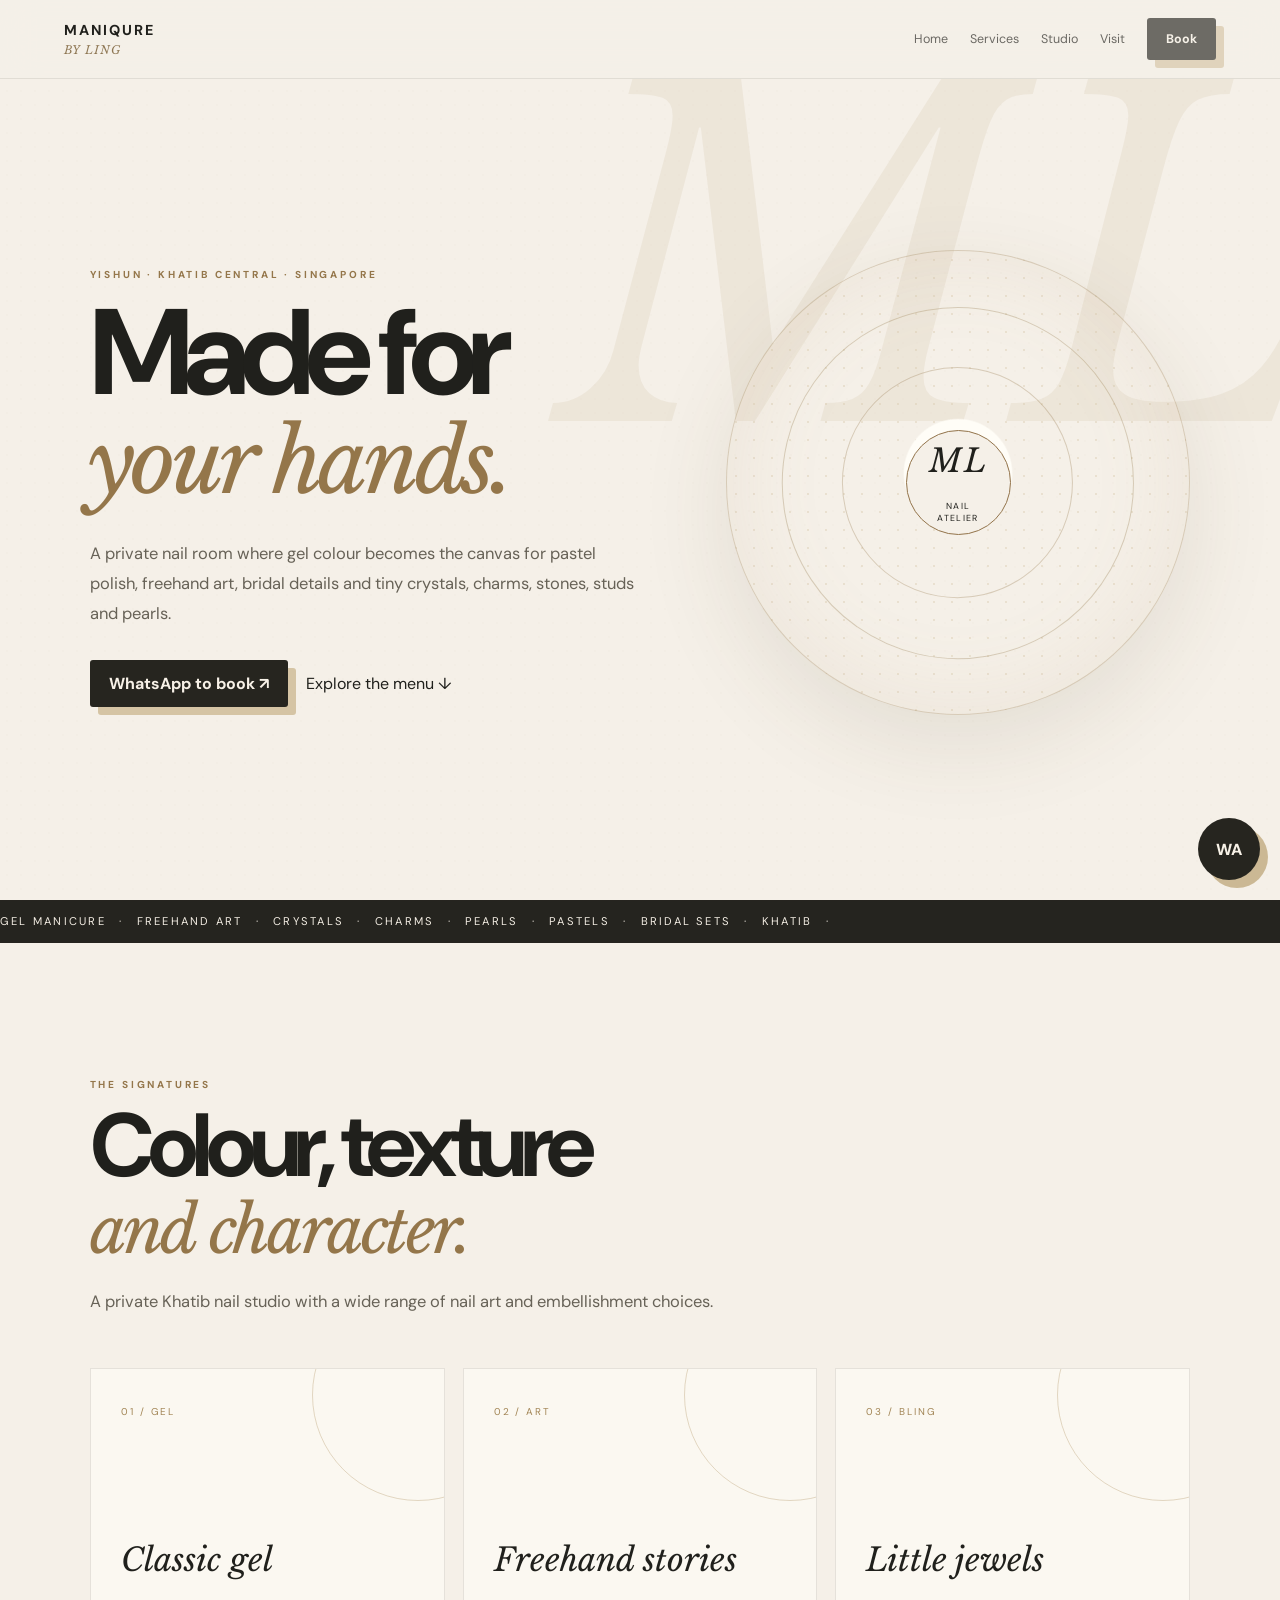
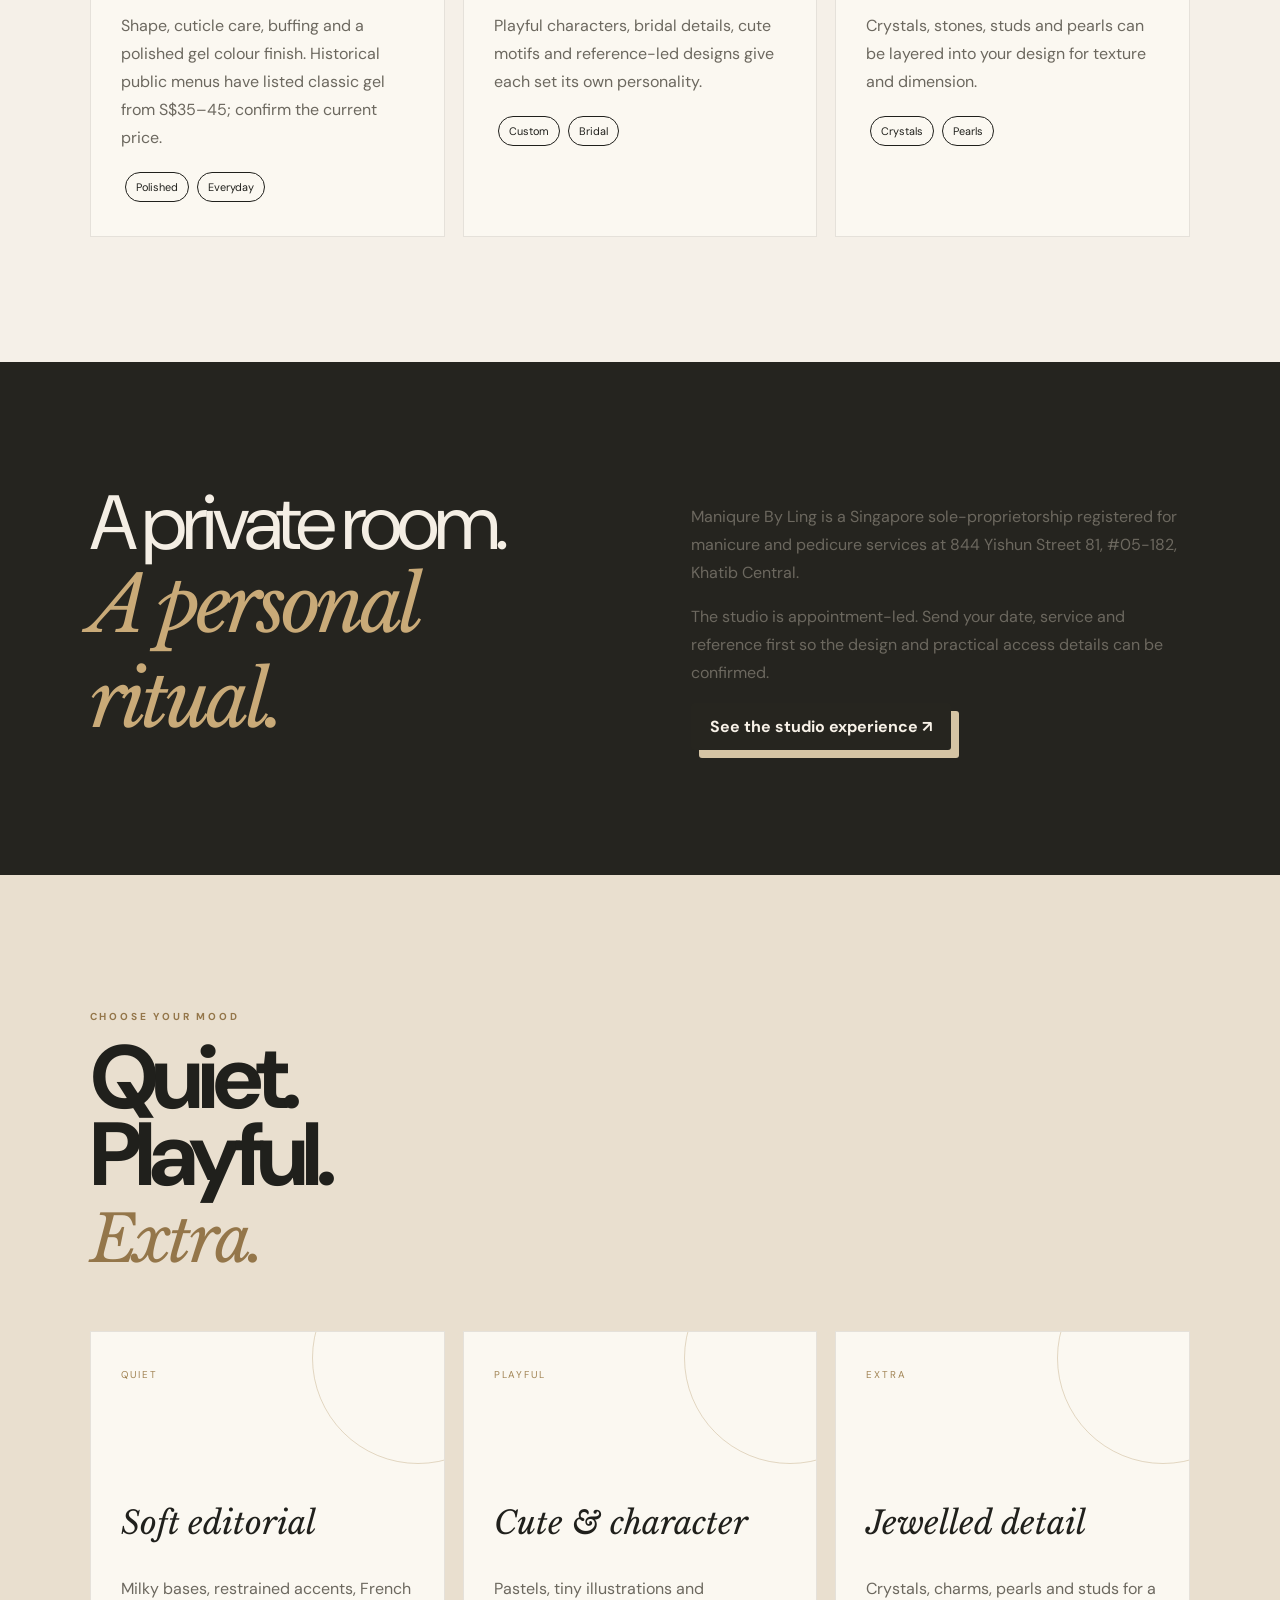
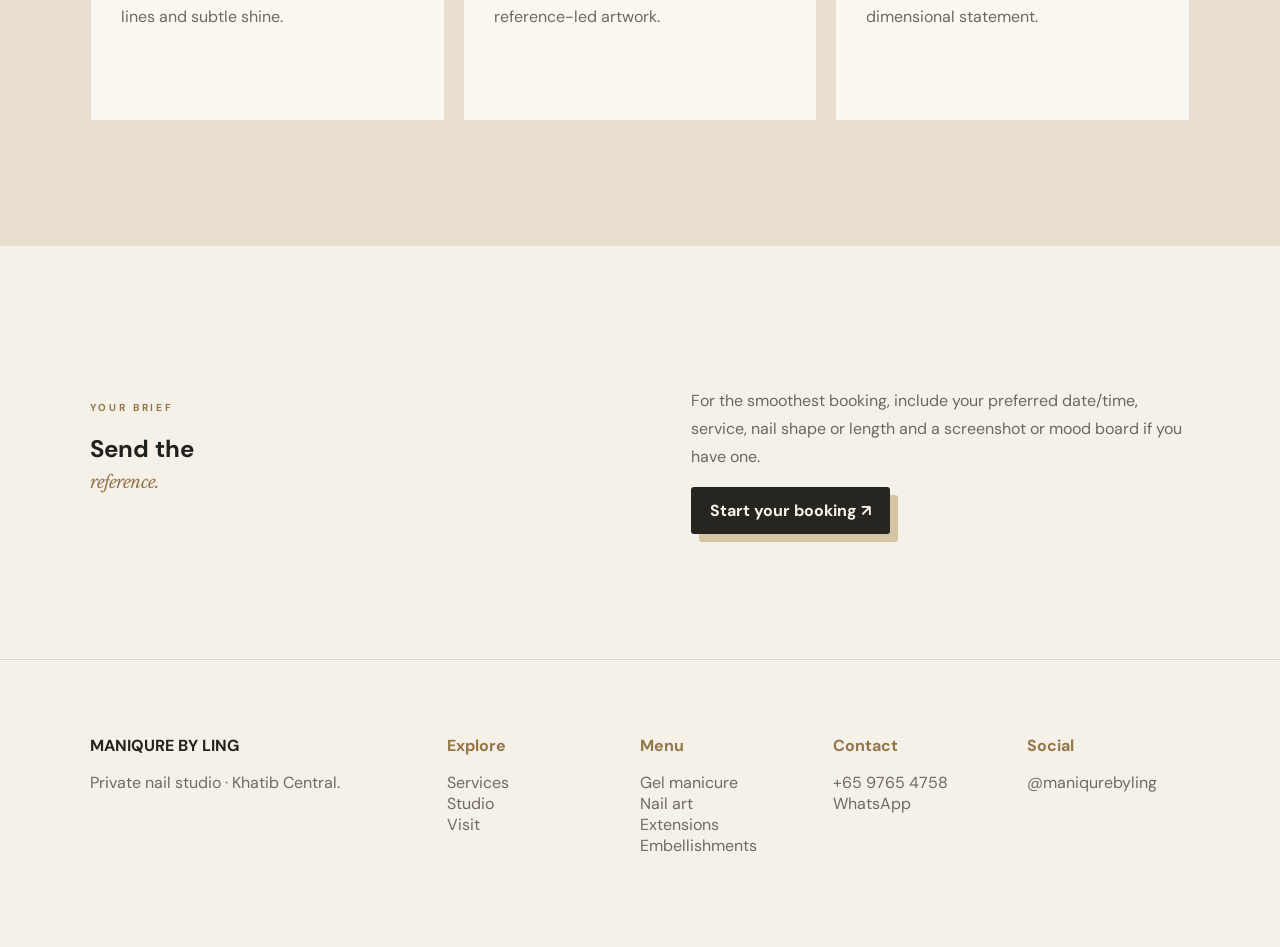
==== commit 350b7876: "Clean Salon 8 homepage content" ====
--- a/index.html
+++ b/index.html
@@ -1 +1 @@
-<!doctype html><html lang="en"><head><meta charset="utf-8"><meta name="viewport" content="width=device-width,initial-scale=1"><meta name="description" content="Maniqure By Ling — private nail studio in Khatib Central, Singapore, specialising in gel manicures, nail art and embellishments."><title>Maniqure By Ling | Private Nail Atelier</title><link rel="stylesheet" href="style.css"></head><body><div id="loader"><div class="loader-mark"><strong>MANIQURE BY LING</strong><span>PRIVATE NAIL ATELIER · KHATIB</span></div></div><header><a class="logo" href="index.html">MANIQURE <span>BY LING</span></a><nav><a href="index.html">Home</a><a href="services.html">Services</a><a href="experience.html">Studio</a><a href="contact.html">Visit</a><a class="cta" href="https://wa.me/6597654758?text=Hi%20Maniqure%20By%20Ling%2C%20I%27d%20like%20to%20book.">Book</a></nav></header><main><section class="hero"><div class="reveal"><p class="eyebrow">YISHUN · KHATIB CENTRAL · SINGAPORE</p><h1>Made for<br><em>your hands.</em></h1><p class="lead">A private nail room where gel colour becomes the canvas for pastel polish, freehand art, bridal details and tiny crystals, charms, stones, studs and pearls.</p><div class="actions"><a class="btn" href="https://wa.me/6597654758?text=Hi%20Maniqure%20By%20Ling%2C%20I%27d%20like%20to%20book.">WhatsApp to book ↗</a><a href="services.html">Explore the menu ↓</a></div></div><div class="hero-art tilt reveal"><div class="seal"><strong>ML</strong>NAIL<br>ATELIER</div></div></section><div class="ticker"><div>GEL MANICURE　·　FREEHAND ART　·　CRYSTALS　·　CHARMS　·　PEARLS　·　PASTELS　·　BRIDAL SETS　·　KHATIB　·　</div></div><section class="section"><div class="section-head reveal"><p class="eyebrow">THE SIGNATURES</p><h2>Colour, texture<br><em>and character.</em></h2><p class="lead">Public features describe Maniqure By Ling as a private Khatib nail studio with a wide range of nail art and embellishment choices. citeturn0search3turn0search14</p></div><div class="grid"><article class="card reveal tilt"><span class="num">01 / GEL</span><h3>Classic gel</h3><p>Shape, cuticle care, buffing and a polished gel colour finish. Historical public menus have listed classic gel from S$35–45; confirm the current price.</p><span class="tag">Polished</span><span class="tag">Everyday</span></article><article class="card reveal tilt"><span class="num">02 / ART</span><h3>Freehand stories</h3><p>Playful characters, bridal details, cute motifs and reference-led designs give each set its own personality.</p><span class="tag">Custom</span><span class="tag">Bridal</span></article><article class="card reveal tilt"><span class="num">03 / BLING</span><h3>Little jewels</h3><p>Crystals, stones, studs and pearls can be layered into your design for texture and dimension.</p><span class="tag">Crystals</span><span class="tag">Pearls</span></article></div></section><section class="section dark"><div class="two"><div class="statement reveal">A private room.<br><em>A personal ritual.</em></div><div class="copy reveal"><p>Maniqure By Ling is a live Singapore sole-proprietorship registered for manicure and pedicure services at 844 Yishun Street 81, #05-182, Khatib Central. citeturn0search1turn0search6</p><p>The studio is appointment-led. Send your date, service and reference first so the design and practical access details can be confirmed.</p><a class="btn" href="experience.html">See the studio experience ↗</a></div></div></section><section class="section alt"><div class="section-head reveal"><p class="eyebrow">CHOOSE YOUR MOOD</p><h2>Quiet.<br>Playful.<br><em>Extra.</em></h2></div><div class="grid"><article class="card reveal"><span class="num">QUIET</span><h3>Soft editorial</h3><p>Milky bases, restrained accents, French lines and subtle shine.</p></article><article class="card reveal"><span class="num">PLAYFUL</span><h3>Cute & character</h3><p>Pastels, tiny illustrations and reference-led artwork.</p></article><article class="card reveal"><span class="num">EXTRA</span><h3>Jewelled detail</h3><p>Crystals, charms, pearls and studs for a dimensional statement.</p></article></div></section><section class="section"><div class="two"><div class="reveal"><p class="eyebrow">YOUR BRIEF</p><h2>Send the<br><em>reference.</em></h2></div><div class="copy reveal"><p>For the smoothest booking, include your preferred date/time, service, nail shape or length and a screenshot or mood board if you have one.</p><a class="btn" href="https://wa.me/6597654758?text=Hi%20Maniqure%20By%20Ling%2C%20I%27d%20like%20to%20book.%0AService%3A%20%0APreferred%20date%2Ftime%3A%20%0AReference%3A%20">Start your booking ↗</a></div></div></section></main><footer><div><strong>MANIQURE BY LING</strong><p>Private nail studio · Khatib Central.</p></div><div><h4>Explore</h4><p><a href="services.html">Services</a><br><a href="experience.html">Studio</a><br><a href="contact.html">Visit</a></p></div><div><h4>Menu</h4><p>Gel manicure<br>Nail art<br>Extensions<br>Embellishments</p></div><div><h4>Contact</h4><p><a href="tel:+6597654758">+65 9765 4758</a><br><a href="https://wa.me/6597654758">WhatsApp</a></p></div><div><h4>Social</h4><p><a href="https://instagram.com/maniqurebyling">@maniqurebyling</a></p></div></footer><a class="float" href="https://wa.me/6597654758">WA</a><script src="site.js"></script></body></html>+<!doctype html><html lang="en"><head><meta charset="utf-8"><meta name="viewport" content="width=device-width,initial-scale=1"><meta name="description" content="Maniqure By Ling — private nail studio in Khatib Central, Singapore, specialising in gel manicures, nail art and embellishments."><title>Maniqure By Ling | Private Nail Atelier</title><link rel="stylesheet" href="style.css"></head><body><div id="loader"><div class="loader-mark"><strong>MANIQURE BY LING</strong><span>PRIVATE NAIL ATELIER · KHATIB</span></div></div><header><a class="logo" href="index.html">MANIQURE <span>BY LING</span></a><nav><a href="index.html">Home</a><a href="services.html">Services</a><a href="experience.html">Studio</a><a href="contact.html">Visit</a><a class="cta" href="https://wa.me/6597654758?text=Hi%20Maniqure%20By%20Ling%2C%20I%27d%20like%20to%20book.">Book</a></nav></header><main><section class="hero"><div class="reveal"><p class="eyebrow">YISHUN · KHATIB CENTRAL · SINGAPORE</p><h1>Made for<br><em>your hands.</em></h1><p class="lead">A private nail room where gel colour becomes the canvas for pastel polish, freehand art, bridal details and tiny crystals, charms, stones, studs and pearls.</p><div class="actions"><a class="btn" href="https://wa.me/6597654758?text=Hi%20Maniqure%20By%20Ling%2C%20I%27d%20like%20to%20book.">WhatsApp to book ↗</a><a href="services.html">Explore the menu ↓</a></div></div><div class="hero-art tilt reveal"><div class="seal"><strong>ML</strong>NAIL<br>ATELIER</div></div></section><div class="ticker"><div>GEL MANICURE　·　FREEHAND ART　·　CRYSTALS　·　CHARMS　·　PEARLS　·　PASTELS　·　BRIDAL SETS　·　KHATIB　·　</div></div><section class="section"><div class="section-head reveal"><p class="eyebrow">THE SIGNATURES</p><h2>Colour, texture<br><em>and character.</em></h2><p class="lead">A private Khatib nail studio with a wide range of nail art and embellishment choices.</p></div><div class="grid"><article class="card reveal tilt"><span class="num">01 / GEL</span><h3>Classic gel</h3><p>Shape, cuticle care, buffing and a polished gel colour finish. Historical public menus have listed classic gel from S$35–45; confirm the current price.</p><span class="tag">Polished</span><span class="tag">Everyday</span></article><article class="card reveal tilt"><span class="num">02 / ART</span><h3>Freehand stories</h3><p>Playful characters, bridal details, cute motifs and reference-led designs give each set its own personality.</p><span class="tag">Custom</span><span class="tag">Bridal</span></article><article class="card reveal tilt"><span class="num">03 / BLING</span><h3>Little jewels</h3><p>Crystals, stones, studs and pearls can be layered into your design for texture and dimension.</p><span class="tag">Crystals</span><span class="tag">Pearls</span></article></div></section><section class="section dark"><div class="two"><div class="statement reveal">A private room.<br><em>A personal ritual.</em></div><div class="copy reveal"><p>Maniqure By Ling is a Singapore sole-proprietorship registered for manicure and pedicure services at 844 Yishun Street 81, #05-182, Khatib Central.</p><p>The studio is appointment-led. Send your date, service and reference first so the design and practical access details can be confirmed.</p><a class="btn" href="experience.html">See the studio experience ↗</a></div></div></section><section class="section alt"><div class="section-head reveal"><p class="eyebrow">CHOOSE YOUR MOOD</p><h2>Quiet.<br>Playful.<br><em>Extra.</em></h2></div><div class="grid"><article class="card reveal"><span class="num">QUIET</span><h3>Soft editorial</h3><p>Milky bases, restrained accents, French lines and subtle shine.</p></article><article class="card reveal"><span class="num">PLAYFUL</span><h3>Cute & character</h3><p>Pastels, tiny illustrations and reference-led artwork.</p></article><article class="card reveal"><span class="num">EXTRA</span><h3>Jewelled detail</h3><p>Crystals, charms, pearls and studs for a dimensional statement.</p></article></div></section><section class="section"><div class="two"><div class="reveal"><p class="eyebrow">YOUR BRIEF</p><h2>Send the<br><em>reference.</em></h2></div><div class="copy reveal"><p>For the smoothest booking, include your preferred date/time, service, nail shape or length and a screenshot or mood board if you have one.</p><a class="btn" href="https://wa.me/6597654758?text=Hi%20Maniqure%20By%20Ling%2C%20I%27d%20like%20to%20book.%0AService%3A%20%0APreferred%20date%2Ftime%3A%20%0AReference%3A%20">Start your booking ↗</a></div></div></section></main><footer><div><strong>MANIQURE BY LING</strong><p>Private nail studio · Khatib Central.</p></div><div><h4>Explore</h4><p><a href="services.html">Services</a><br><a href="experience.html">Studio</a><br><a href="contact.html">Visit</a></p></div><div><h4>Menu</h4><p>Gel manicure<br>Nail art<br>Extensions<br>Embellishments</p></div><div><h4>Contact</h4><p><a href="tel:+6597654758">+65 9765 4758</a><br><a href="https://wa.me/6597654758">WhatsApp</a></p></div><div><h4>Social</h4><p><a href="https://instagram.com/maniqurebyling">@maniqurebyling</a></p></div></footer><a class="float" href="https://wa.me/6597654758">WA</a><script src="site.js"></script></body></html>
